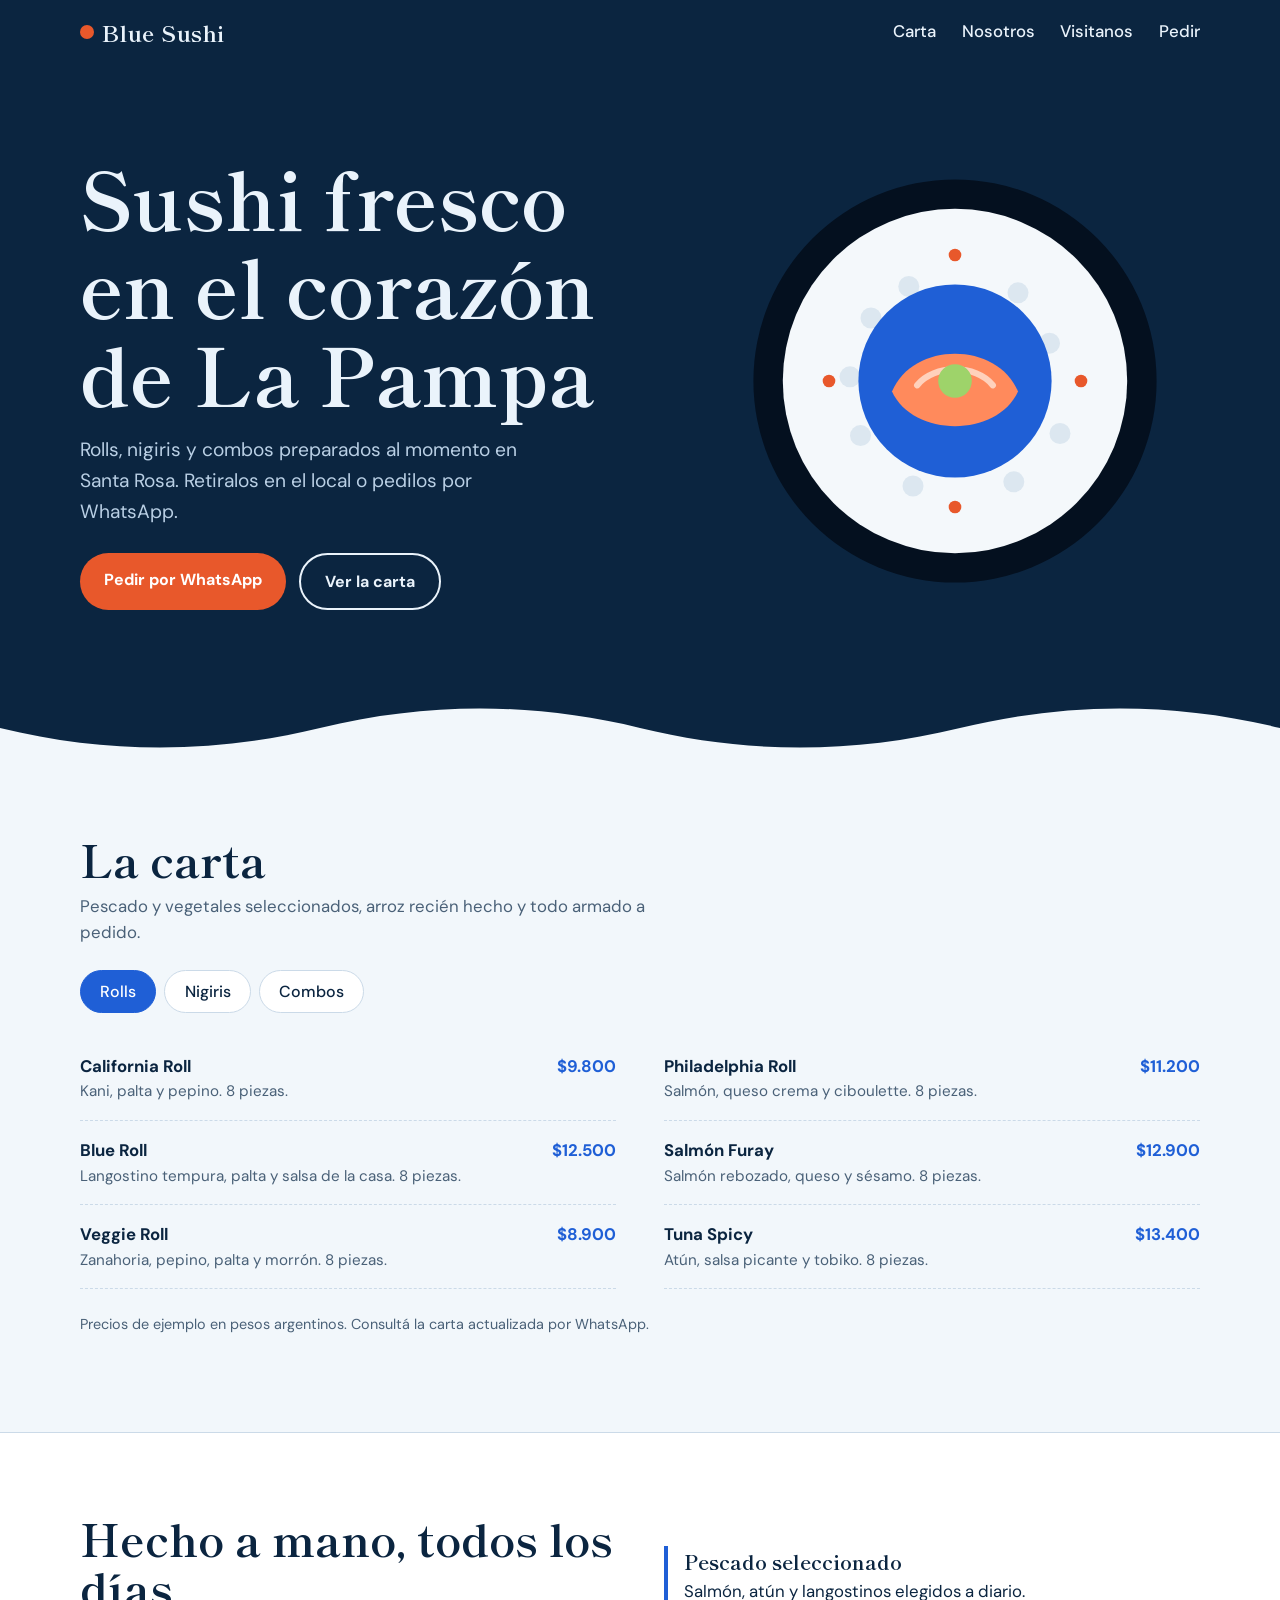
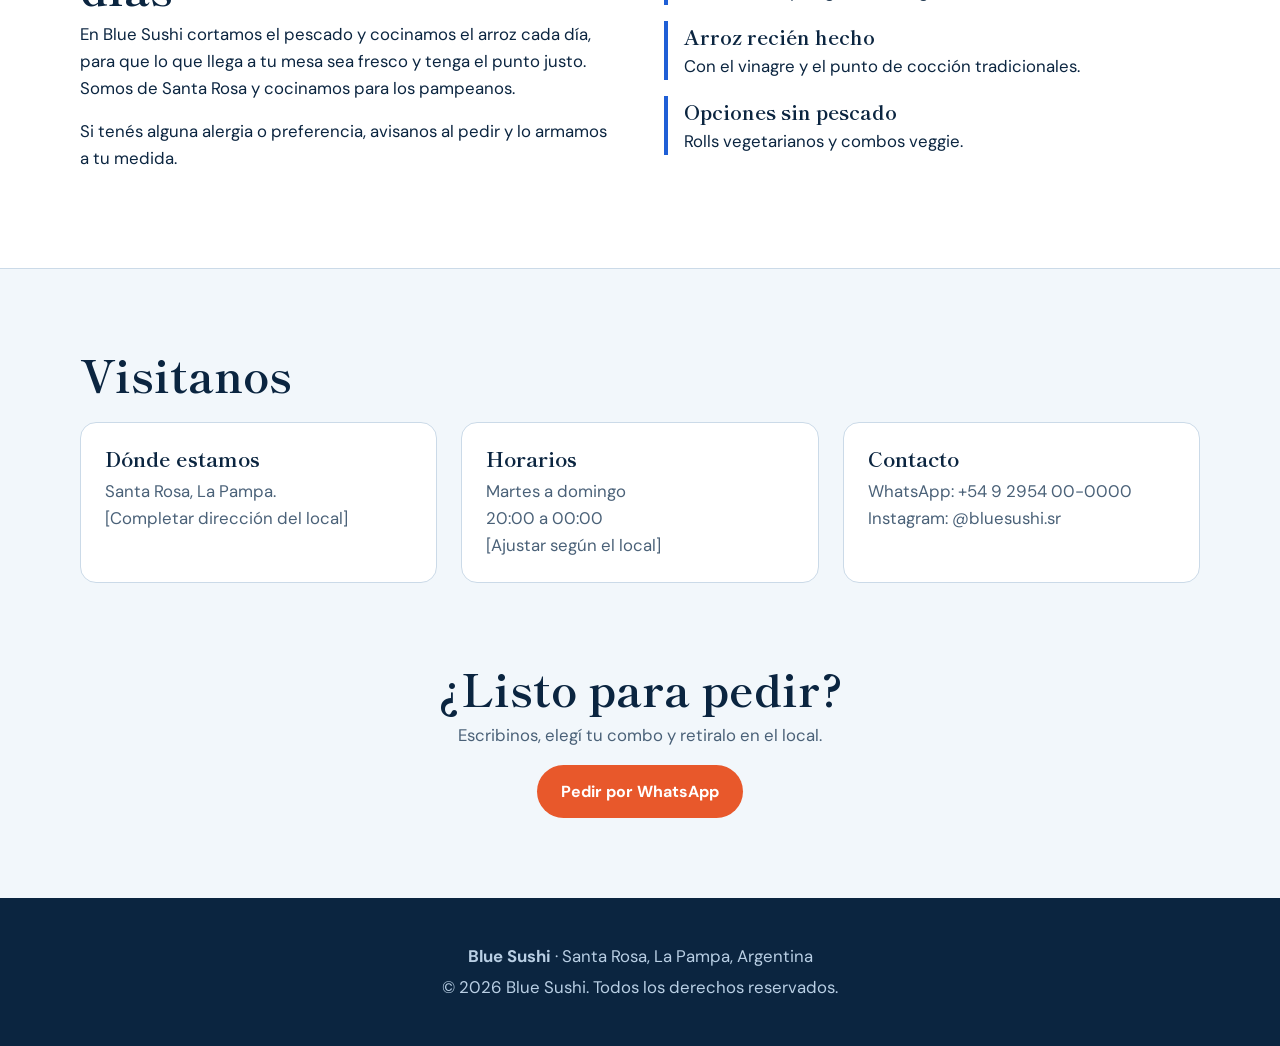
==== index.html @ f8998ad4 "cambio a index.html" ====
<!DOCTYPE html>
<html lang="es-AR">
<head>
<meta charset="utf-8">
<meta name="viewport" content="width=device-width, initial-scale=1, viewport-fit=cover">
<title>Blue Sushi · Santa Rosa, La Pampa</title>
<meta name="description" content="Sushi artesanal en Santa Rosa, La Pampa. Rolls, nigiris y combos para retirar o pedir por WhatsApp.">
<link rel="preconnect" href="https://fonts.googleapis.com">
<link rel="preconnect" href="https://fonts.gstatic.com" crossorigin>
<link href="https://fonts.googleapis.com/css2?family=Shippori+Mincho:wght@500;700&family=DM+Sans:wght@400;500;700&display=swap" rel="stylesheet">
<link rel="stylesheet" href="style.css">

</head>
<body>
<header>
  <div class="wrap bar">
    <a class="logo" href="#inicio"><i></i>Blue Sushi</a>
    <button class="burger" aria-label="Abrir menú" aria-expanded="false" aria-controls="nav"><span></span></button>
    <nav id="nav" aria-label="Principal">
      <ul>
        <li><a href="#carta">Carta</a></li>
        <li><a href="#nosotros">Nosotros</a></li>
        <li><a href="#visitanos">Visitanos</a></li>
        <li><a href="#pedir">Pedir</a></li>
      </ul>
    </nav>
  </div>
</header>

<main id="inicio">
  <div class="hero">
    <div class="wrap">
      <div>
        <h1>Sushi fresco en el corazón de La Pampa</h1>
        <p>Rolls, nigiris y combos preparados al momento en Santa Rosa. Retiralos en el local o pedilos por WhatsApp.</p>
        <div class="cta">
          <a class="btn" href="https://wa.me/5492954000000?text=Hola%20Blue%20Sushi%2C%20quiero%20hacer%20un%20pedido" target="_blank" rel="noopener">Pedir por WhatsApp</a>
          <a class="btn ghost" href="#carta">Ver la carta</a>
        </div>
      </div>
      <svg class="maki" viewBox="0 0 200 200" role="img" aria-label="Roll de sushi visto desde arriba">
        <circle cx="100" cy="100" r="96" fill="#04101F"/>
        <circle cx="100" cy="100" r="82" fill="#F4F8FB"/>
        <g fill="#DCE7F0"><circle cx="60" cy="70" r="5"/><circle cx="78" cy="55" r="5"/><circle cx="130" cy="58" r="5"/><circle cx="145" cy="82" r="5"/><circle cx="150" cy="125" r="5"/><circle cx="128" cy="148" r="5"/><circle cx="80" cy="150" r="5"/><circle cx="55" cy="126" r="5"/><circle cx="50" cy="98" r="5"/></g>
        <circle cx="100" cy="100" r="46" fill="#1F5FD6"/>
        <path d="M70 105c10-24 50-24 60 0-10 22-50 22-60 0z" fill="#FF8A5C"/>
        <path d="M82 102c8-10 28-10 36 0" stroke="#FFD1BC" stroke-width="3" fill="none" stroke-linecap="round"/>
        <circle cx="100" cy="100" r="8" fill="#9ED36A"/>
        <g fill="#E8582B"><circle cx="40" cy="100" r="3"/><circle cx="160" cy="100" r="3"/><circle cx="100" cy="40" r="3"/><circle cx="100" cy="160" r="3"/></g>
      </svg>
    </div>
    <svg class="waves" viewBox="0 0 1200 56" preserveAspectRatio="none" aria-hidden="true"><path fill="currentColor" d="M0 30c100 26 200 26 300 0s200-26 300 0 200 26 300 0 200-26 300 0v26H0z"/></svg>
  </div>

  <section id="carta">
    <div class="wrap">
      <h2>La carta</h2>
      <p class="lead">Pescado y vegetales seleccionados, arroz recién hecho y todo armado a pedido.</p>
      <div class="tabs" role="tablist" aria-label="Categorías">
        <button role="tab" aria-selected="true" data-t="rolls">Rolls</button>
        <button role="tab" aria-selected="false" data-t="nigiri">Nigiris</button>
        <button role="tab" aria-selected="false" data-t="combos">Combos</button>
      </div>
      <div class="menu show" id="rolls">
        <div class="item"><div>California Roll <span>$9.800</span></div><small>Kani, palta y pepino. 8 piezas.</small></div>
        <div class="item"><div>Philadelphia Roll <span>$11.200</span></div><small>Salmón, queso crema y ciboulette. 8 piezas.</small></div>
        <div class="item"><div>Blue Roll <span>$12.500</span></div><small>Langostino tempura, palta y salsa de la casa. 8 piezas.</small></div>
        <div class="item"><div>Salmón Furay <span>$12.900</span></div><small>Salmón rebozado, queso y sésamo. 8 piezas.</small></div>
        <div class="item"><div>Veggie Roll <span>$8.900</span></div><small>Zanahoria, pepino, palta y morrón. 8 piezas.</small></div>
        <div class="item"><div>Tuna Spicy <span>$13.400</span></div><small>Atún, salsa picante y tobiko. 8 piezas.</small></div>
      </div>
      <div class="menu" id="nigiri">
        <div class="item"><div>Nigiri de salmón <span>$6.500</span></div><small>4 piezas.</small></div>
        <div class="item"><div>Nigiri de atún <span>$7.200</span></div><small>4 piezas.</small></div>
        <div class="item"><div>Nigiri de langostino <span>$6.900</span></div><small>4 piezas.</small></div>
        <div class="item"><div>Sashimi de salmón <span>$9.500</span></div><small>8 cortes.</small></div>
      </div>
      <div class="menu" id="combos">
        <div class="item"><div>Combo para 1 <span>$16.900</span></div><small>12 piezas surtidas: rolls y nigiris.</small></div>
        <div class="item"><div>Combo para 2 <span>$31.500</span></div><small>24 piezas surtidas con salsa de soja y wasabi.</small></div>
        <div class="item"><div>Combo Blue <span>$46.000</span></div><small>40 piezas: nuestros rolls más pedidos. Ideal para compartir.</small></div>
        <div class="item"><div>Combo veggie <span>$14.500</span></div><small>16 piezas sin pescado.</small></div>
      </div>
      <p class="note">Precios de ejemplo en pesos argentinos. Consultá la carta actualizada por WhatsApp.</p>
    </div>
  </section>

  <section id="nosotros" class="about">
    <div class="wrap">
      <div>
        <h2>Hecho a mano, todos los días</h2>
        <p>En Blue Sushi cortamos el pescado y cocinamos el arroz cada día, para que lo que llega a tu mesa sea fresco y tenga el punto justo. Somos de Santa Rosa y cocinamos para los pampeanos.</p>
        <p>Si tenés alguna alergia o preferencia, avisanos al pedir y lo armamos a tu medida.</p>
      </div>
      <div class="facts">
        <div><b>Pescado seleccionado</b>Salmón, atún y langostinos elegidos a diario.</div>
        <div><b>Arroz recién hecho</b>Con el vinagre y el punto de cocción tradicionales.</div>
        <div><b>Opciones sin pescado</b>Rolls vegetarianos y combos veggie.</div>
      </div>
    </div>
  </section>

  <section id="visitanos">
    <div class="wrap">
      <h2>Visitanos</h2>
      <div class="info">
        <article><h3>Dónde estamos</h3><p>Santa Rosa, La Pampa.<br>[Completar dirección del local]</p></article>
        <article><h3>Horarios</h3><p>Martes a domingo<br>20:00 a 00:00<br>[Ajustar según el local]</p></article>
        <article><h3>Contacto</h3><p>WhatsApp: +54 9 2954 00-0000<br>Instagram: @bluesushi.sr</p></article>
      </div>
    </div>
  </section>

  <section id="pedir" style="padding-top:0">
    <div class="wrap" style="text-align:center">
      <h2>¿Listo para pedir?</h2>
      <p class="lead" style="margin-inline:auto">Escribinos, elegí tu combo y retiralo en el local.</p>
      <a class="btn" href="https://wa.me/5492954000000?text=Hola%20Blue%20Sushi%2C%20quiero%20hacer%20un%20pedido" target="_blank" rel="noopener">Pedir por WhatsApp</a>
    </div>
  </section>
</main>

<footer>
  <div class="wrap">
    <p><strong>Blue Sushi</strong> · Santa Rosa, La Pampa, Argentina</p>
    <p>© 2026 Blue Sushi. Todos los derechos reservados.</p>
  </div>
</footer>

<script src="script.js"> </script>
</body>

</html>
---- style.css ----
:root{
  --bg:#F2F7FB; --surface:#FFFFFF; --ink:#0B2540; --muted:#4A6178; --line:#CBDAE8;
  --blue:#1F5FD6; --deep:#0B2540; --on-deep:#EAF3FB; --tobiko:#E8582B;
  --serif:"Shippori Mincho","Hiragino Mincho ProN","Noto Serif JP",Georgia,serif;
  --sans:"DM Sans",system-ui,-apple-system,"Segoe UI",Roboto,sans-serif;
  box-sizing:border-box; padding-top:env(safe-area-inset-top,0px); padding-bottom:env(safe-area-inset-bottom,0px);
  color-scheme:light;
}
@media (prefers-color-scheme: dark){
  :root:not([data-theme="light"]){--bg:#07182C;--surface:#0E2744;--ink:#EAF3FB;--muted:#9DB4CB;--line:#1D3C5F;--blue:#6FA0FF;--deep:#041224;--tobiko:#FF7A4D;color-scheme:dark}
}
:root[data-theme="dark"]{--bg:#07182C;--surface:#0E2744;--ink:#EAF3FB;--muted:#9DB4CB;--line:#1D3C5F;--blue:#6FA0FF;--deep:#041224;--tobiko:#FF7A4D;color-scheme:dark}
*,*::before,*::after{box-sizing:inherit}
html{scroll-behavior:smooth;scroll-padding-top:calc(env(safe-area-inset-top,0px) + 72px)}
body{margin:0;background:var(--bg);color:var(--ink);font:400 1.05rem/1.6 var(--sans);-webkit-text-size-adjust:100%}
img,svg{max-width:100%}
a{color:inherit}
:focus-visible{outline:3px solid var(--tobiko);outline-offset:3px;border-radius:4px}
.wrap{width:min(1120px,100% - 2.5rem);margin-inline:auto}
h1,h2,h3{font-family:var(--serif);line-height:1.1;margin:0}
h2{font-size:clamp(1.9rem,4.5vw,2.8rem);margin-bottom:.6rem}
p{margin:0 0 1rem}

/* header */
body::before{content:"";position:fixed;inset:0 0 auto;height:env(safe-area-inset-top,0px);background:var(--deep);z-index:30}
header{position:sticky;top:env(safe-area-inset-top,0px);z-index:20;background:var(--deep);color:var(--on-deep)}
.bar{display:flex;align-items:center;justify-content:space-between;height:64px}
.logo{font:700 1.4rem var(--serif);text-decoration:none;letter-spacing:.02em;display:flex;align-items:center;gap:.5rem}
.logo i{width:14px;height:14px;border-radius:50%;background:var(--tobiko);display:inline-block}
nav ul{display:flex;gap:1.6rem;list-style:none;margin:0;padding:0}
nav a{text-decoration:none;font-weight:500;padding:.4rem 0;border-bottom:2px solid transparent}
nav a:hover{border-color:var(--tobiko)}
.btn{display:inline-block;background:var(--tobiko);color:#fff;font-weight:700;text-decoration:none;padding:.85rem 1.5rem;border-radius:999px;border:0;cursor:pointer;font-size:1rem}
.btn:hover{filter:brightness(1.08)}
.btn.ghost{background:transparent;border:2px solid currentColor;color:inherit}
.burger{display:none;background:none;border:0;color:inherit;width:44px;height:44px;cursor:pointer}
.burger span,.burger span::before,.burger span::after{display:block;width:24px;height:2px;background:currentColor;position:relative;margin:auto;content:""}
.burger span::before{position:absolute;top:-7px}.burger span::after{position:absolute;top:7px}
@media (max-width:760px){
  .burger{display:block}
  nav{position:absolute;inset:64px 0 auto;background:var(--deep);display:none;padding:0 1.25rem 1.25rem}
  nav.open{display:block}
  nav ul{flex-direction:column;gap:.4rem}
  nav a{display:block;padding:.7rem 0;font-size:1.15rem}
}

/* hero */
.hero{background:var(--deep);color:var(--on-deep);overflow:hidden;position:relative}
.hero .wrap{display:grid;grid-template-columns:1.1fr .9fr;gap:2rem;align-items:center;padding-block:clamp(2.5rem,7vw,5.5rem)}
.hero h1{font-size:clamp(2.6rem,7vw,5rem);margin-bottom:1.2rem}
.hero p{font-size:1.2rem;color:#B9CFE4;max-width:34ch}
.cta{display:flex;flex-wrap:wrap;gap:.8rem;margin-top:1.6rem}
.maki{width:min(100%,420px);justify-self:center;animation:spin 40s linear infinite}
@keyframes spin{to{transform:rotate(360deg)}}
.waves{display:block;width:100%;height:56px;color:var(--bg)}
@media (max-width:820px){.hero .wrap{grid-template-columns:1fr}.maki{width:min(70%,300px);order:-1}}
@media (prefers-reduced-motion:reduce){.maki{animation:none}html{scroll-behavior:auto}}

/* secciones */
section{padding-block:clamp(2.5rem,7vw,5rem)}
.lead{color:var(--muted);max-width:52ch}
.tabs{display:flex;gap:.5rem;flex-wrap:wrap;margin:1.5rem 0}
.tabs button{font:500 1rem var(--sans);padding:.6rem 1.2rem;border-radius:999px;border:1.5px solid var(--line);background:var(--surface);color:var(--ink);cursor:pointer}
.tabs button[aria-selected="true"]{background:var(--blue);border-color:var(--blue);color:#fff}
.menu{display:none;grid-template-columns:repeat(2,1fr);gap:0 3rem}
.menu.show{display:grid}
.item{padding:1rem 0;border-bottom:1px dashed var(--line)}
.item div{display:flex;justify-content:space-between;gap:1rem;font-weight:700}
.item span{color:var(--blue);white-space:nowrap}
.item small{display:block;color:var(--muted);font-size:.95rem}
@media (max-width:720px){.menu.show{grid-template-columns:1fr}}
.note{font-size:.9rem;color:var(--muted);margin-top:1.5rem}

.about{background:var(--surface);border-block:1px solid var(--line)}
.about .wrap{display:grid;grid-template-columns:1fr 1fr;gap:3rem;align-items:center}
.facts{display:grid;gap:1rem}
.facts div{border-left:4px solid var(--blue);padding-left:1rem}
.facts b{display:block;font-family:var(--serif);font-size:1.25rem}
@media (max-width:760px){.about .wrap{grid-template-columns:1fr;gap:1.5rem}}

.info{display:grid;grid-template-columns:repeat(auto-fit,minmax(250px,1fr));gap:1.5rem;margin-top:1.5rem}
.info article{background:var(--surface);border:1px solid var(--line);border-radius:16px;padding:1.5rem}
.info h3{font-size:1.3rem;margin-bottom:.5rem}
.info p{color:var(--muted);margin:0}
footer{background:var(--deep);color:var(--on-deep);text-align:center;padding:2.5rem 0}
footer p{margin:.3rem 0;color:#B9CFE4}
.fab{position:fixed;right:1rem;bottom:calc(1rem + env(safe-area-inset-bottom,0px));z-index:25;box-shadow:0 6px 20px rgba(0,0,0,.3)}
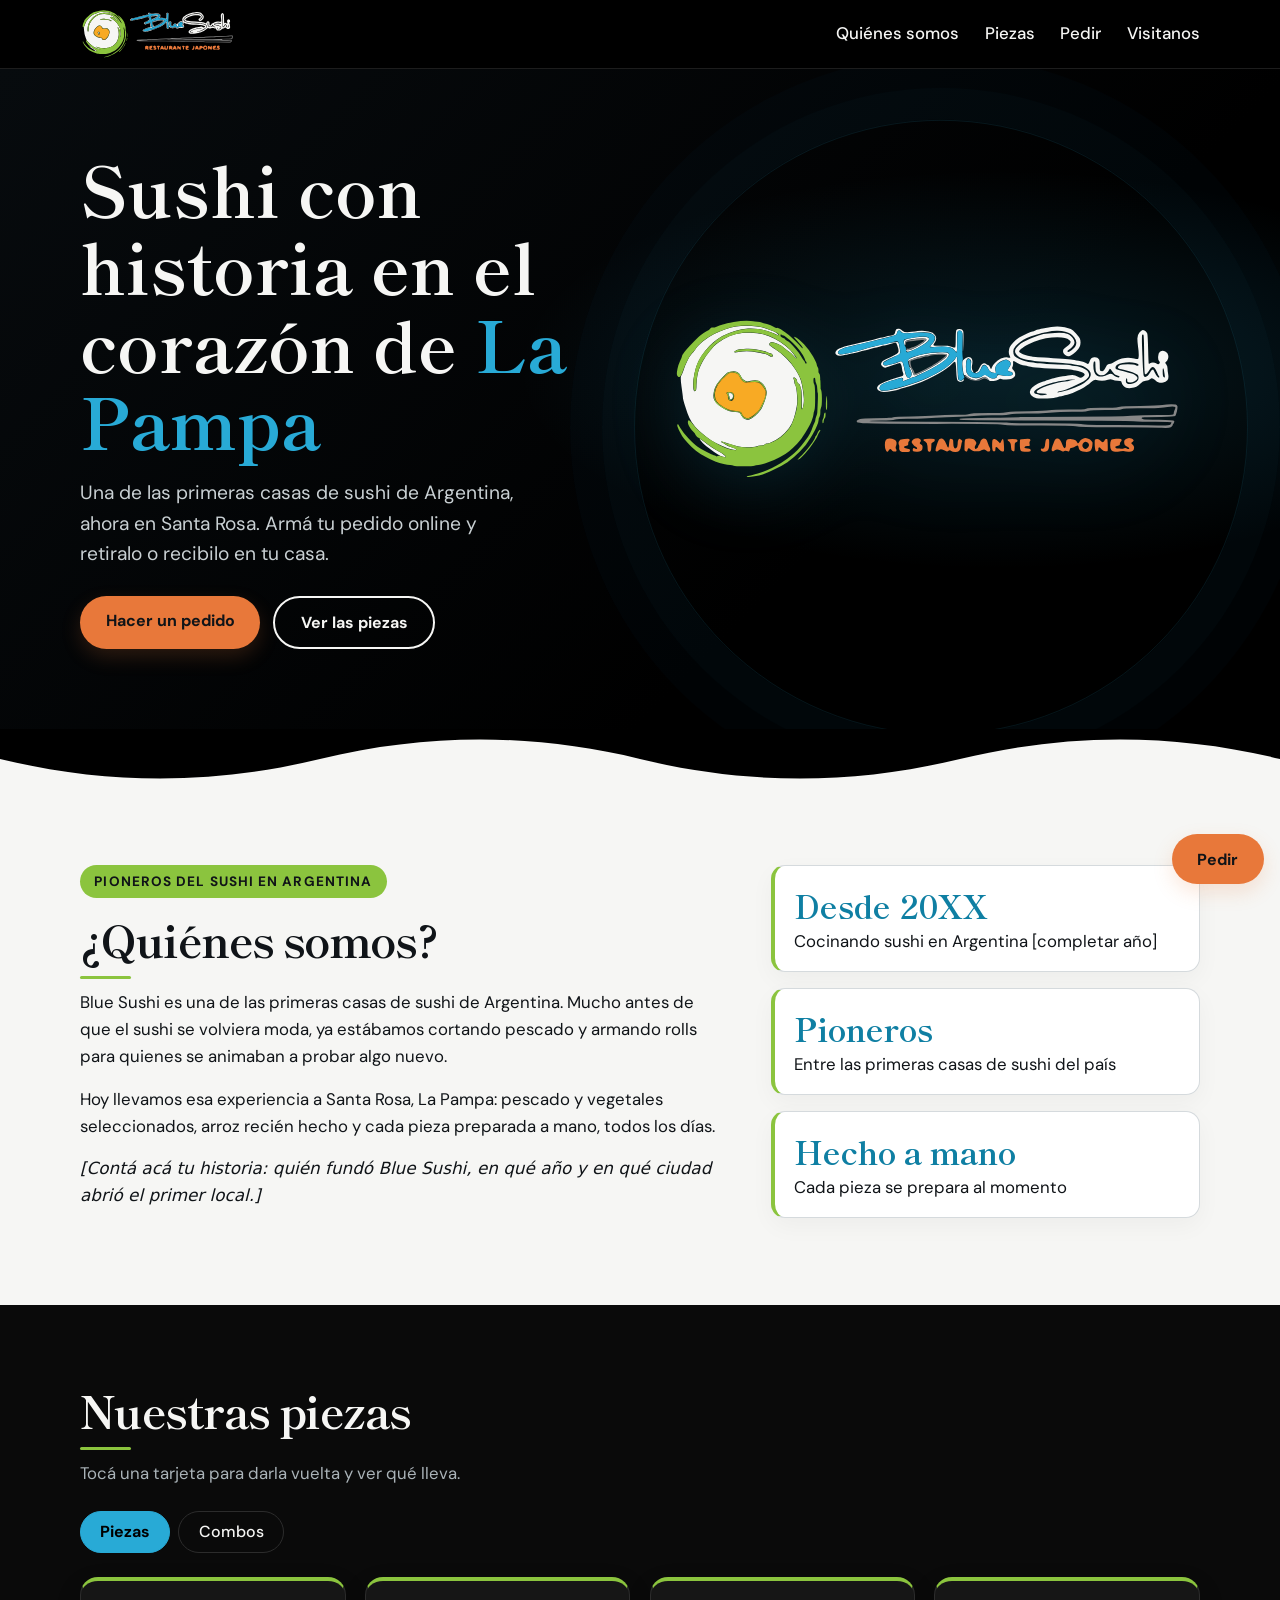
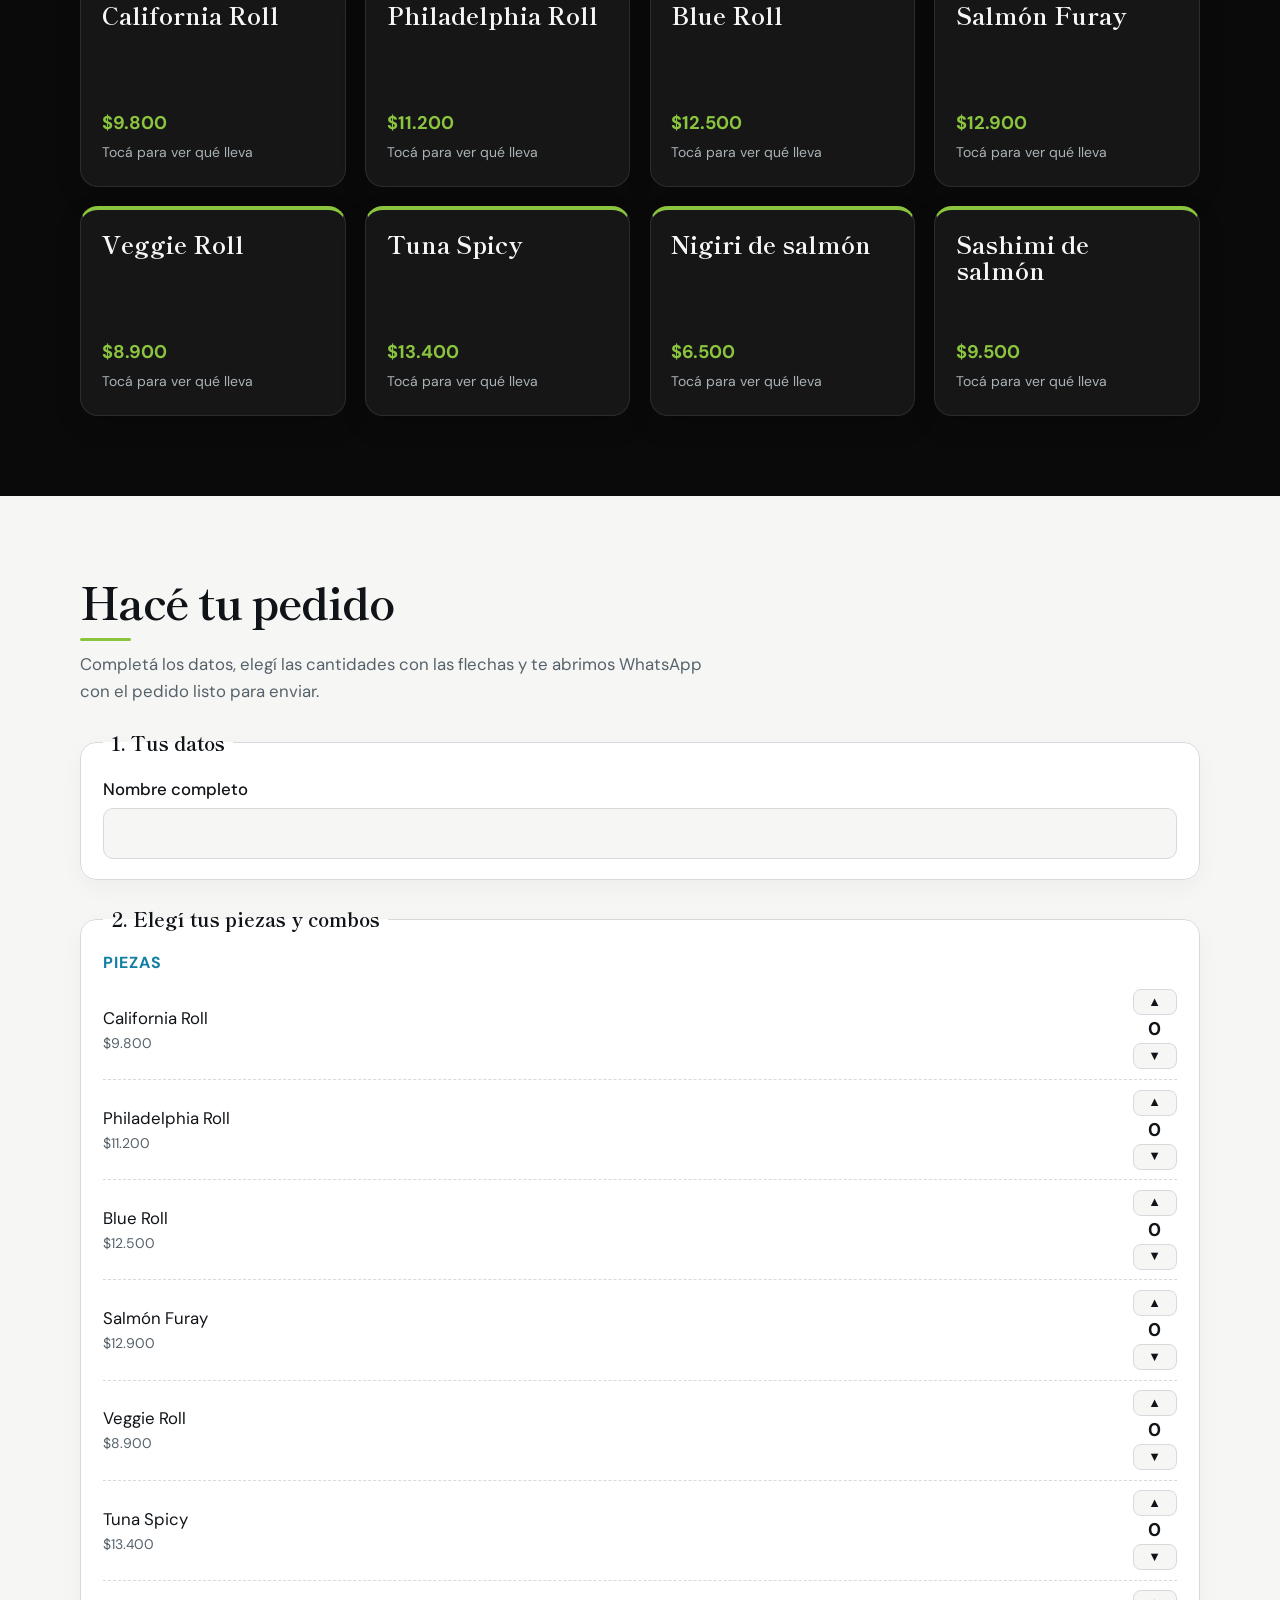
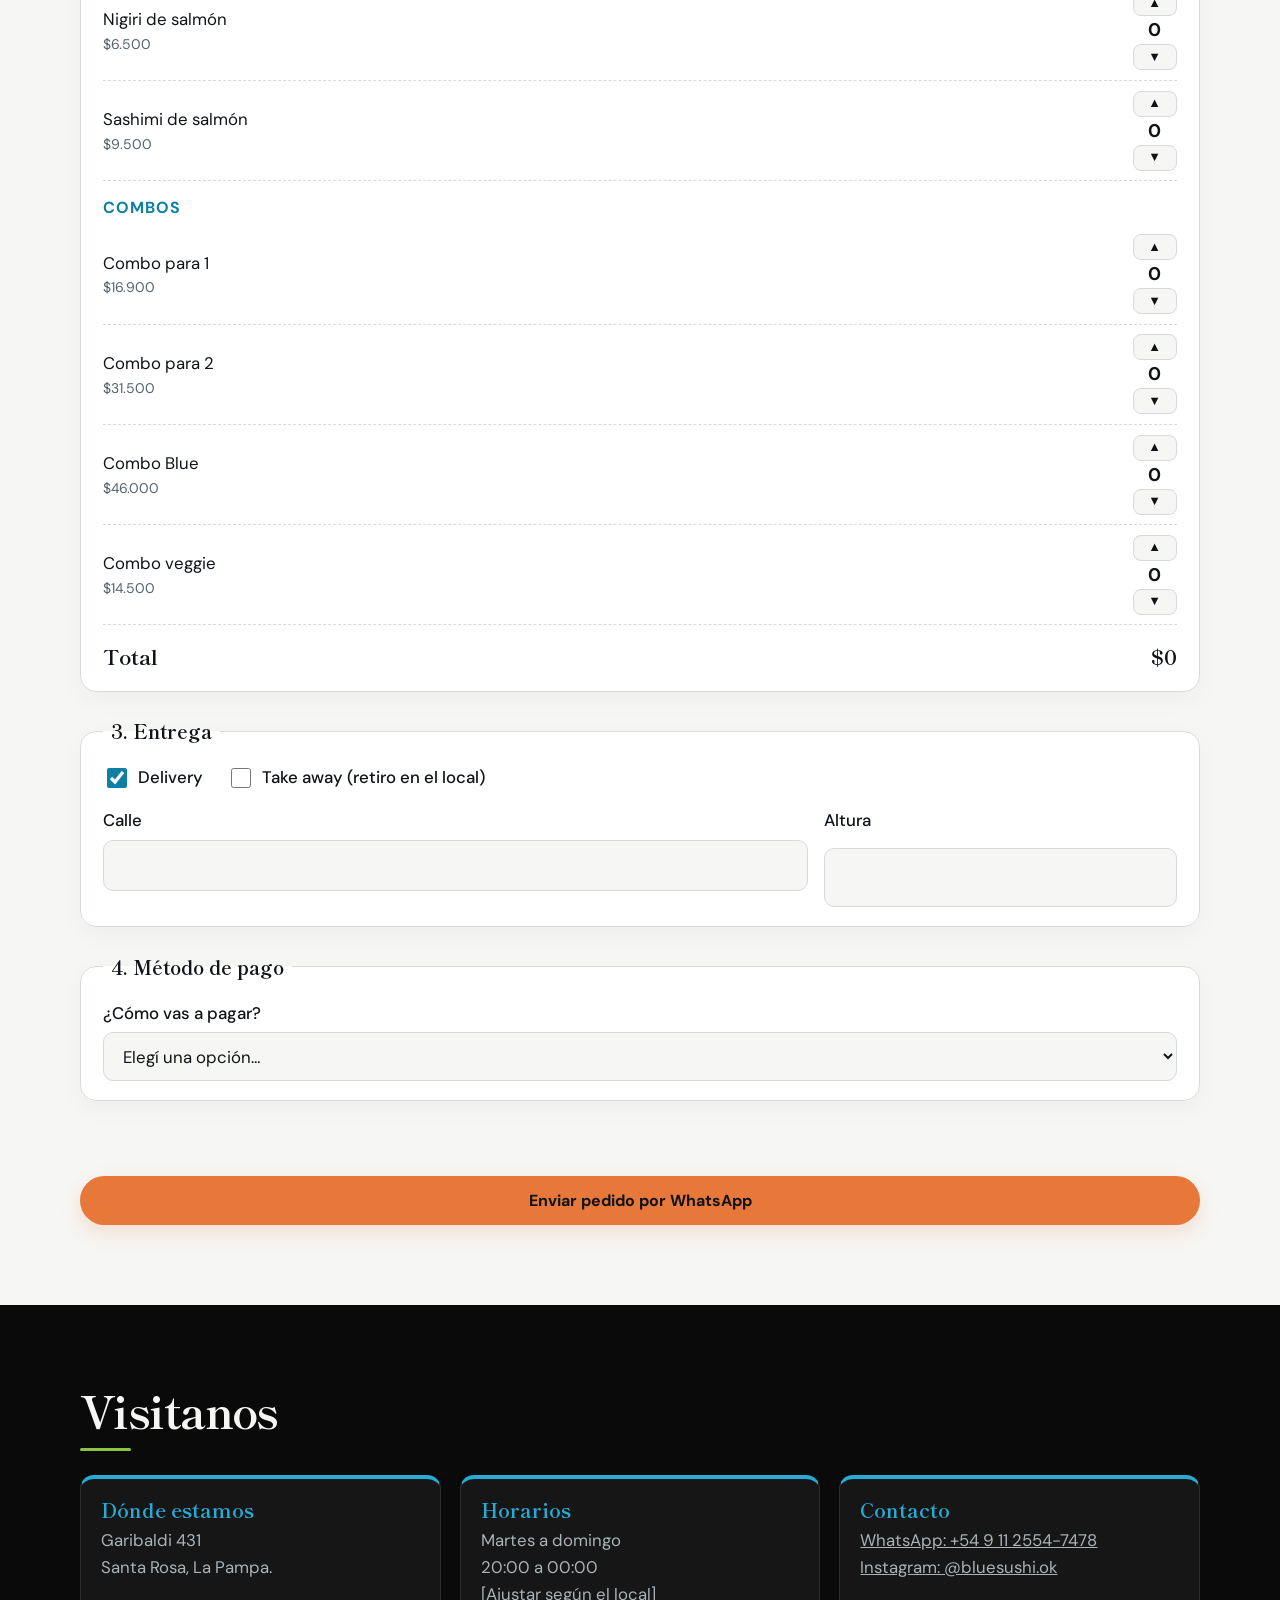
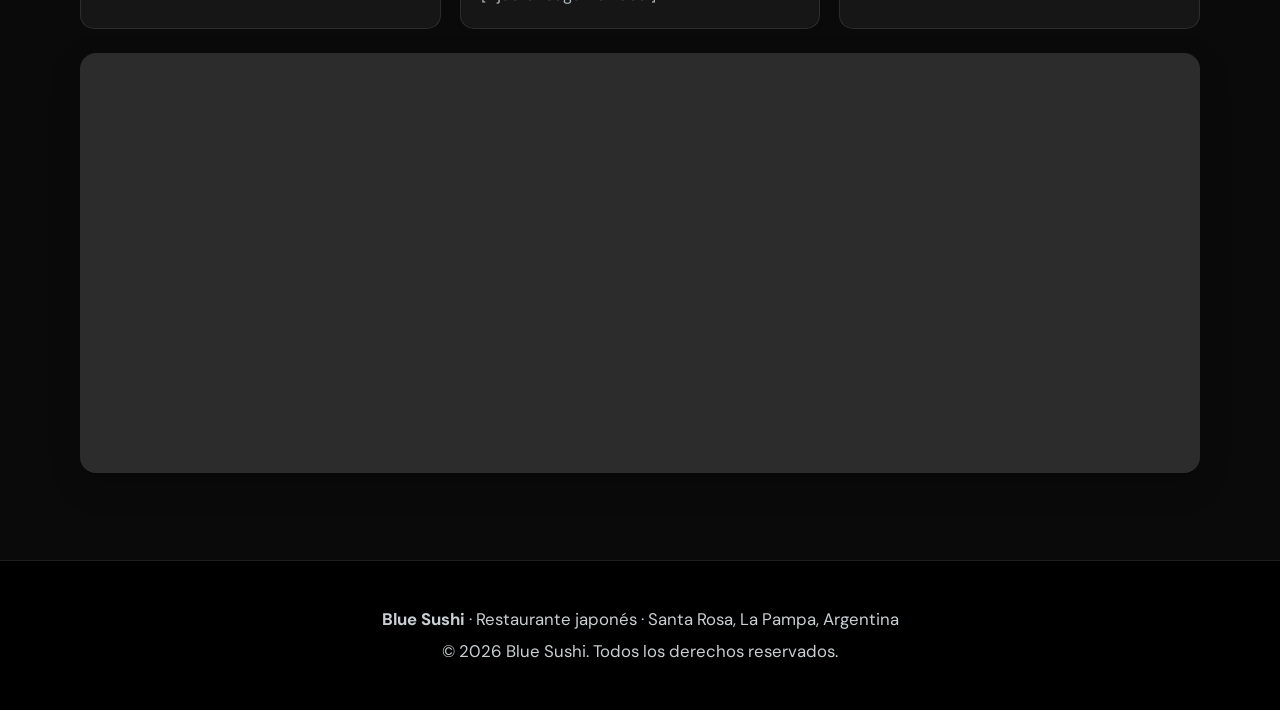
==== commit cffb06e1: "Agreado hasta el google maps" ====
--- a/index.html
+++ b/index.html
@@ -2,26 +2,28 @@
 <html lang="es-AR">
 <head>
 <meta charset="utf-8">
+<meta name="theme-color" content="#000000">
 <meta name="viewport" content="width=device-width, initial-scale=1, viewport-fit=cover">
-<title>Blue Sushi · Santa Rosa, La Pampa</title>
-<meta name="description" content="Sushi artesanal en Santa Rosa, La Pampa. Rolls, nigiris y combos para retirar o pedir por WhatsApp.">
+<title>Blue Sushi · Restaurante japonés en Santa Rosa, La Pampa</title>
+<meta name="description" content="Blue Sushi, una de las primeras casas de sushi de Argentina. Santa Rosa, La Pampa. Pedí por WhatsApp.">
+<link rel="icon" href="img/logo.png">
 <link rel="preconnect" href="https://fonts.googleapis.com">
 <link rel="preconnect" href="https://fonts.gstatic.com" crossorigin>
 <link href="https://fonts.googleapis.com/css2?family=Shippori+Mincho:wght@500;700&family=DM+Sans:wght@400;500;700&display=swap" rel="stylesheet">
 <link rel="stylesheet" href="style.css">
-
 </head>
 <body>
+
 <header>
   <div class="wrap bar">
-    <a class="logo" href="#inicio"><i></i>Blue Sushi</a>
+    <a class="logo" href="#inicio" aria-label="Blue Sushi, inicio"><img src="img/logo.svg" alt="Blue Sushi · Restaurante japonés"></a>
     <button class="burger" aria-label="Abrir menú" aria-expanded="false" aria-controls="nav"><span></span></button>
     <nav id="nav" aria-label="Principal">
       <ul>
-        <li><a href="#carta">Carta</a></li>
-        <li><a href="#nosotros">Nosotros</a></li>
+        <li><a href="#nosotros">Quiénes somos</a></li>
+        <li><a href="#piezas">Piezas</a></li>
+        <li><a href="#pedir">Pedir</a></li>
         <li><a href="#visitanos">Visitanos</a></li>
-        <li><a href="#pedir">Pedir</a></li>
       </ul>
     </nav>
   </div>
@@ -31,103 +33,131 @@
   <div class="hero">
     <div class="wrap">
       <div>
-        <h1>Sushi fresco en el corazón de La Pampa</h1>
-        <p>Rolls, nigiris y combos preparados al momento en Santa Rosa. Retiralos en el local o pedilos por WhatsApp.</p>
+        <h1>Sushi con historia en el corazón de <em>La Pampa</em></h1>
+        <p>Una de las primeras casas de sushi de Argentina, ahora en Santa Rosa. Armá tu pedido online y retiralo o recibilo en tu casa.</p>
         <div class="cta">
-          <a class="btn" href="https://wa.me/5492954000000?text=Hola%20Blue%20Sushi%2C%20quiero%20hacer%20un%20pedido" target="_blank" rel="noopener">Pedir por WhatsApp</a>
-          <a class="btn ghost" href="#carta">Ver la carta</a>
+          <a class="btn" href="#pedir">Hacer un pedido</a>
+          <a class="btn ghost" href="#piezas">Ver las piezas</a>
         </div>
       </div>
-      <svg class="maki" viewBox="0 0 200 200" role="img" aria-label="Roll de sushi visto desde arriba">
-        <circle cx="100" cy="100" r="96" fill="#04101F"/>
-        <circle cx="100" cy="100" r="82" fill="#F4F8FB"/>
-        <g fill="#DCE7F0"><circle cx="60" cy="70" r="5"/><circle cx="78" cy="55" r="5"/><circle cx="130" cy="58" r="5"/><circle cx="145" cy="82" r="5"/><circle cx="150" cy="125" r="5"/><circle cx="128" cy="148" r="5"/><circle cx="80" cy="150" r="5"/><circle cx="55" cy="126" r="5"/><circle cx="50" cy="98" r="5"/></g>
-        <circle cx="100" cy="100" r="46" fill="#1F5FD6"/>
-        <path d="M70 105c10-24 50-24 60 0-10 22-50 22-60 0z" fill="#FF8A5C"/>
-        <path d="M82 102c8-10 28-10 36 0" stroke="#FFD1BC" stroke-width="3" fill="none" stroke-linecap="round"/>
-        <circle cx="100" cy="100" r="8" fill="#9ED36A"/>
-        <g fill="#E8582B"><circle cx="40" cy="100" r="3"/><circle cx="160" cy="100" r="3"/><circle cx="100" cy="40" r="3"/><circle cx="100" cy="160" r="3"/></g>
-      </svg>
+      <img src="img/logo.svg" alt="Logo de Blue Sushi">
     </div>
     <svg class="waves" viewBox="0 0 1200 56" preserveAspectRatio="none" aria-hidden="true"><path fill="currentColor" d="M0 30c100 26 200 26 300 0s200-26 300 0 200 26 300 0 200-26 300 0v26H0z"/></svg>
   </div>
 
-  <section id="carta">
-    <div class="wrap">
-      <h2>La carta</h2>
-      <p class="lead">Pescado y vegetales seleccionados, arroz recién hecho y todo armado a pedido.</p>
-      <div class="tabs" role="tablist" aria-label="Categorías">
-        <button role="tab" aria-selected="true" data-t="rolls">Rolls</button>
-        <button role="tab" aria-selected="false" data-t="nigiri">Nigiris</button>
-        <button role="tab" aria-selected="false" data-t="combos">Combos</button>
-      </div>
-      <div class="menu show" id="rolls">
-        <div class="item"><div>California Roll <span>$9.800</span></div><small>Kani, palta y pepino. 8 piezas.</small></div>
-        <div class="item"><div>Philadelphia Roll <span>$11.200</span></div><small>Salmón, queso crema y ciboulette. 8 piezas.</small></div>
-        <div class="item"><div>Blue Roll <span>$12.500</span></div><small>Langostino tempura, palta y salsa de la casa. 8 piezas.</small></div>
-        <div class="item"><div>Salmón Furay <span>$12.900</span></div><small>Salmón rebozado, queso y sésamo. 8 piezas.</small></div>
-        <div class="item"><div>Veggie Roll <span>$8.900</span></div><small>Zanahoria, pepino, palta y morrón. 8 piezas.</small></div>
-        <div class="item"><div>Tuna Spicy <span>$13.400</span></div><small>Atún, salsa picante y tobiko. 8 piezas.</small></div>
-      </div>
-      <div class="menu" id="nigiri">
-        <div class="item"><div>Nigiri de salmón <span>$6.500</span></div><small>4 piezas.</small></div>
-        <div class="item"><div>Nigiri de atún <span>$7.200</span></div><small>4 piezas.</small></div>
-        <div class="item"><div>Nigiri de langostino <span>$6.900</span></div><small>4 piezas.</small></div>
-        <div class="item"><div>Sashimi de salmón <span>$9.500</span></div><small>8 cortes.</small></div>
-      </div>
-      <div class="menu" id="combos">
-        <div class="item"><div>Combo para 1 <span>$16.900</span></div><small>12 piezas surtidas: rolls y nigiris.</small></div>
-        <div class="item"><div>Combo para 2 <span>$31.500</span></div><small>24 piezas surtidas con salsa de soja y wasabi.</small></div>
-        <div class="item"><div>Combo Blue <span>$46.000</span></div><small>40 piezas: nuestros rolls más pedidos. Ideal para compartir.</small></div>
-        <div class="item"><div>Combo veggie <span>$14.500</span></div><small>16 piezas sin pescado.</small></div>
-      </div>
-      <p class="note">Precios de ejemplo en pesos argentinos. Consultá la carta actualizada por WhatsApp.</p>
-    </div>
-  </section>
-
-  <section id="nosotros" class="about">
+  <!-- ================= QUIÉNES SOMOS ================= -->
+  <section id="nosotros" class="about theme-light">
     <div class="wrap">
       <div>
-        <h2>Hecho a mano, todos los días</h2>
-        <p>En Blue Sushi cortamos el pescado y cocinamos el arroz cada día, para que lo que llega a tu mesa sea fresco y tenga el punto justo. Somos de Santa Rosa y cocinamos para los pampeanos.</p>
-        <p>Si tenés alguna alergia o preferencia, avisanos al pedir y lo armamos a tu medida.</p>
+        <span class="badge">Pioneros del sushi en Argentina</span>
+        <h2>¿Quiénes somos?</h2>
+        <p>Blue Sushi es una de las primeras casas de sushi de Argentina. Mucho antes de que el sushi se volviera moda, ya estábamos cortando pescado y armando rolls para quienes se animaban a probar algo nuevo.</p>
+        <p>Hoy llevamos esa experiencia a Santa Rosa, La Pampa: pescado y vegetales seleccionados, arroz recién hecho y cada pieza preparada a mano, todos los días.</p>
+        <p><em>[Contá acá tu historia: quién fundó Blue Sushi, en qué año y en qué ciudad abrió el primer local.]</em></p>
       </div>
-      <div class="facts">
-        <div><b>Pescado seleccionado</b>Salmón, atún y langostinos elegidos a diario.</div>
-        <div><b>Arroz recién hecho</b>Con el vinagre y el punto de cocción tradicionales.</div>
-        <div><b>Opciones sin pescado</b>Rolls vegetarianos y combos veggie.</div>
+      <div class="stats">
+        <div><b>Desde 20XX</b>Cocinando sushi en Argentina [completar año]</div>
+        <div><b>Pioneros</b>Entre las primeras casas de sushi del país</div>
+        <div><b>Hecho a mano</b>Cada pieza se prepara al momento</div>
       </div>
     </div>
   </section>
 
-  <section id="visitanos">
+  <!-- ================= PIEZAS ================= -->
+  <section id="piezas" class="theme-dark">
+    <div class="wrap">
+      <h2>Nuestras piezas</h2>
+      <p class="lead">Tocá una tarjeta para darla vuelta y ver qué lleva.</p>
+      <div class="tabs" role="tablist" aria-label="Categorías">
+        <button role="tab" aria-selected="true" data-cat="pieza">Piezas</button>
+        <button role="tab" aria-selected="false" data-cat="combo">Combos</button>
+      </div>
+      <div class="cards" id="cards"></div>
+    </div>
+  </section>
+
+  <!-- ================= PEDIR ================= -->
+  <section id="pedir" class="order theme-light">
+    <div class="wrap">
+      <h2>Hacé tu pedido</h2>
+      <p class="lead">Completá los datos, elegí las cantidades con las flechas y te abrimos WhatsApp con el pedido listo para enviar.</p>
+
+      <form id="form" novalidate>
+        <fieldset>
+          <legend>1. Tus datos</legend>
+          <div class="field">
+            <label for="nombre">Nombre completo</label>
+            <input type="text" id="nombre" autocomplete="name" required>
+          </div>
+        </fieldset>
+
+        <fieldset>
+          <legend>2. Elegí tus piezas y combos</legend>
+          <div id="items"></div>
+          <div class="total"><span>Total</span><span id="total">$0</span></div>
+        </fieldset>
+
+        <fieldset>
+          <legend>3. Entrega</legend>
+          <div class="field">
+            <div class="checks">
+              <label><input type="checkbox" id="delivery" checked> Delivery</label>
+              <label><input type="checkbox" id="takeaway"> Take away (retiro en el local)</label>
+            </div>
+          </div>
+          <div id="direccion">
+            <div class="row2">
+              <div class="field"><label for="calle">Calle</label><input type="text" id="calle" autocomplete="address-line1"></div>
+              <div class="field"><label for="altura">Altura</label><input type="text" id="altura" inputmode="numeric"></div>
+            </div>
+          </div>
+        </fieldset>
+
+        <fieldset>
+          <legend>4. Método de pago</legend>
+          <div class="field">
+            <label for="pago">¿Cómo vas a pagar?</label>
+            <select id="pago">
+              <option value="">Elegí una opción…</option>
+              <option>Efectivo</option>
+              <option>Tarjeta de débito</option>
+              <option>Tarjeta de crédito</option>
+              <option>Billetera virtual</option>
+            </select>
+          </div>
+        </fieldset>
+
+        <p class="err" id="error" role="alert"></p>
+        <button class="btn" type="submit">Enviar pedido por WhatsApp</button>
+      </form>
+    </div>
+  </section>
+
+  <!-- ================= VISITANOS ================= -->
+  <section id="visitanos" class="theme-dark">
     <div class="wrap">
       <h2>Visitanos</h2>
       <div class="info">
-        <article><h3>Dónde estamos</h3><p>Santa Rosa, La Pampa.<br>[Completar dirección del local]</p></article>
+        <article><h3>Dónde estamos</h3><p>Garibaldi 431<br>Santa Rosa, La Pampa.</p></article>
         <article><h3>Horarios</h3><p>Martes a domingo<br>20:00 a 00:00<br>[Ajustar según el local]</p></article>
-        <article><h3>Contacto</h3><p>WhatsApp: +54 9 2954 00-0000<br>Instagram: @bluesushi.sr</p></article>
+        <article><h3>Contacto</h3><p><a href="https://wa.me/5491125547478" target="_blank" rel="noopener noreferrer">WhatsApp: +54 9 11 2554-7478</a><br><a href="https://www.instagram.com/bluesushi.ok/" target="_blank" rel="noopener noreferrer">Instagram: @bluesushi.ok</a></p></article>
       </div>
-    </div>
-  </section>
-
-  <section id="pedir" style="padding-top:0">
-    <div class="wrap" style="text-align:center">
-      <h2>¿Listo para pedir?</h2>
-      <p class="lead" style="margin-inline:auto">Escribinos, elegí tu combo y retiralo en el local.</p>
-      <a class="btn" href="https://wa.me/5492954000000?text=Hola%20Blue%20Sushi%2C%20quiero%20hacer%20un%20pedido" target="_blank" rel="noopener">Pedir por WhatsApp</a>
+      <!-- Para cambiar el lugar: en Google Maps buscá tu local > Compartir > Insertar un mapa > copiá el link que está en src="..." y pegalo abajo. -->
+      <iframe class="map" title="Mapa de Blue Sushi en Santa Rosa, La Pampa" loading="lazy" referrerpolicy="no-referrer-when-downgrade"
+        src="https://www.google.com/maps?q=Garibaldi+431,+Santa+Rosa,+La+Pampa,+Argentina&output=embed"></iframe>
     </div>
   </section>
 </main>
 
 <footer>
   <div class="wrap">
-    <p><strong>Blue Sushi</strong> · Santa Rosa, La Pampa, Argentina</p>
+    <p><strong>Blue Sushi</strong> · Restaurante japonés · Santa Rosa, La Pampa, Argentina</p>
     <p>© 2026 Blue Sushi. Todos los derechos reservados.</p>
   </div>
 </footer>
 
-<script src="script.js"> </script>
+<a class="btn fab" href="#pedir">Pedir</a>
+
+<script src="script.js"></script>
 </body>
-
 </html>
--- a/style.css
+++ b/style.css
@@ -1,87 +1,192 @@
+/* ============================================================
+   BLUE SUSHI · estilos
+   Paleta tomada del logo: negro, blanco, celeste, verde lima y naranja.
+   Para cambiar colores, editá solo las variables de acá abajo.
+   ============================================================ */
 :root{
-  --bg:#F2F7FB; --surface:#FFFFFF; --ink:#0B2540; --muted:#4A6178; --line:#CBDAE8;
-  --blue:#1F5FD6; --deep:#0B2540; --on-deep:#EAF3FB; --tobiko:#E8582B;
+  --black:#0A0A0A;      /* base del sitio (igual que el fondo del logo) */
+  --white:#F6F6F4;      /* blanco del logo */
+  --cyan:#28AAD6;       /* celeste de "Blue" */
+  --lime:#8BC43E;       /* verde lima del círculo */
+  --orange:#E8783A;     /* naranja de "Restaurante japonés" */
+  --cyan-deep:#0F7FA3;  /* celeste más oscuro, para texto sobre fondo claro */
   --serif:"Shippori Mincho","Hiragino Mincho ProN","Noto Serif JP",Georgia,serif;
   --sans:"DM Sans",system-ui,-apple-system,"Segoe UI",Roboto,sans-serif;
-  box-sizing:border-box; padding-top:env(safe-area-inset-top,0px); padding-bottom:env(safe-area-inset-bottom,0px);
-  color-scheme:light;
 }
-@media (prefers-color-scheme: dark){
-  :root:not([data-theme="light"]){--bg:#07182C;--surface:#0E2744;--ink:#EAF3FB;--muted:#9DB4CB;--line:#1D3C5F;--blue:#6FA0FF;--deep:#041224;--tobiko:#FF7A4D;color-scheme:dark}
-}
-:root[data-theme="dark"]{--bg:#07182C;--surface:#0E2744;--ink:#EAF3FB;--muted:#9DB4CB;--line:#1D3C5F;--blue:#6FA0FF;--deep:#041224;--tobiko:#FF7A4D;color-scheme:dark}
-*,*::before,*::after{box-sizing:inherit}
-html{scroll-behavior:smooth;scroll-padding-top:calc(env(safe-area-inset-top,0px) + 72px)}
-body{margin:0;background:var(--bg);color:var(--ink);font:400 1.05rem/1.6 var(--sans);-webkit-text-size-adjust:100%}
-img,svg{max-width:100%}
+/* Secciones oscuras y claras (se alternan en el sitio) */
+.theme-dark{--bg:var(--black);--surface:#161616;--ink:var(--white);--muted:#AAB3B8;--line:#2C2C2C;--accent:var(--cyan);--err:#FF8A80}
+.theme-light{--bg:var(--white);--surface:#FFFFFF;--ink:#101418;--muted:#56626B;--line:#D5DADD;--accent:var(--cyan-deep);--err:#B3261E}
+
+*,*::before,*::after{box-sizing:border-box}
+html{scroll-behavior:smooth;scroll-padding-top:84px;background:var(--black)}
+body{margin:0;background:var(--black);color:var(--white);font:400 1.05rem/1.6 var(--sans);-webkit-text-size-adjust:100%}
+img,svg,iframe{max-width:100%}
 a{color:inherit}
-:focus-visible{outline:3px solid var(--tobiko);outline-offset:3px;border-radius:4px}
+:focus-visible{outline:3px solid var(--orange);outline-offset:3px;border-radius:4px}
 .wrap{width:min(1120px,100% - 2.5rem);margin-inline:auto}
 h1,h2,h3{font-family:var(--serif);line-height:1.1;margin:0}
 h2{font-size:clamp(1.9rem,4.5vw,2.8rem);margin-bottom:.6rem}
 p{margin:0 0 1rem}
+section{padding-block:clamp(2.5rem,7vw,5rem);background:var(--bg);color:var(--ink)}
+.lead{color:var(--muted);max-width:54ch}
+.btn{display:inline-block;background:var(--orange);color:#101418;font:700 1rem var(--sans);text-decoration:none;padding:.9rem 1.6rem;border-radius:999px;border:0;cursor:pointer}
+.btn:hover{filter:brightness(1.1)}
+.btn.ghost{background:transparent;border:2px solid currentColor;color:var(--white)}
 
-/* header */
-body::before{content:"";position:fixed;inset:0 0 auto;height:env(safe-area-inset-top,0px);background:var(--deep);z-index:30}
-header{position:sticky;top:env(safe-area-inset-top,0px);z-index:20;background:var(--deep);color:var(--on-deep)}
-.bar{display:flex;align-items:center;justify-content:space-between;height:64px}
-.logo{font:700 1.4rem var(--serif);text-decoration:none;letter-spacing:.02em;display:flex;align-items:center;gap:.5rem}
-.logo i{width:14px;height:14px;border-radius:50%;background:var(--tobiko);display:inline-block}
+/* ---------- Header ---------- */
+header{position:sticky;top:0;z-index:20;background:#000;color:var(--white);padding-top:env(safe-area-inset-top,0px);border-bottom:1px solid #1d1d1d}
+.bar{display:flex;align-items:center;justify-content:space-between;height:68px}
+.logo img{height:52px;width:auto;display:block}
 nav ul{display:flex;gap:1.6rem;list-style:none;margin:0;padding:0}
 nav a{text-decoration:none;font-weight:500;padding:.4rem 0;border-bottom:2px solid transparent}
-nav a:hover{border-color:var(--tobiko)}
-.btn{display:inline-block;background:var(--tobiko);color:#fff;font-weight:700;text-decoration:none;padding:.85rem 1.5rem;border-radius:999px;border:0;cursor:pointer;font-size:1rem}
-.btn:hover{filter:brightness(1.08)}
-.btn.ghost{background:transparent;border:2px solid currentColor;color:inherit}
+nav a:hover{border-color:var(--lime)}
 .burger{display:none;background:none;border:0;color:inherit;width:44px;height:44px;cursor:pointer}
 .burger span,.burger span::before,.burger span::after{display:block;width:24px;height:2px;background:currentColor;position:relative;margin:auto;content:""}
 .burger span::before{position:absolute;top:-7px}.burger span::after{position:absolute;top:7px}
-@media (max-width:760px){
+@media (max-width:820px){
   .burger{display:block}
-  nav{position:absolute;inset:64px 0 auto;background:var(--deep);display:none;padding:0 1.25rem 1.25rem}
+  nav{position:absolute;left:0;right:0;top:100%;background:#000;display:none;padding:0 1.25rem 1.25rem;border-bottom:1px solid #1d1d1d}
   nav.open{display:block}
-  nav ul{flex-direction:column;gap:.4rem}
+  nav ul{flex-direction:column;gap:.3rem}
   nav a{display:block;padding:.7rem 0;font-size:1.15rem}
 }
 
-/* hero */
-.hero{background:var(--deep);color:var(--on-deep);overflow:hidden;position:relative}
-.hero .wrap{display:grid;grid-template-columns:1.1fr .9fr;gap:2rem;align-items:center;padding-block:clamp(2.5rem,7vw,5.5rem)}
-.hero h1{font-size:clamp(2.6rem,7vw,5rem);margin-bottom:1.2rem}
-.hero p{font-size:1.2rem;color:#B9CFE4;max-width:34ch}
+/* ---------- Portada ---------- */
+.hero{background:#000;color:var(--white);overflow:hidden}
+.hero .wrap{display:grid;grid-template-columns:1fr 1fr;gap:2rem;align-items:center;padding-block:clamp(2.5rem,7vw,5rem)}
+.hero h1{font-size:clamp(2.4rem,6vw,4.4rem);margin-bottom:1.2rem}
+.hero h1 em{font-style:normal;color:var(--cyan)}
+.hero p{font-size:1.2rem;color:#C9D0D3;max-width:34ch}
+.hero img{width:100%;max-width:520px;justify-self:center}
 .cta{display:flex;flex-wrap:wrap;gap:.8rem;margin-top:1.6rem}
-.maki{width:min(100%,420px);justify-self:center;animation:spin 40s linear infinite}
-@keyframes spin{to{transform:rotate(360deg)}}
-.waves{display:block;width:100%;height:56px;color:var(--bg)}
-@media (max-width:820px){.hero .wrap{grid-template-columns:1fr}.maki{width:min(70%,300px);order:-1}}
-@media (prefers-reduced-motion:reduce){.maki{animation:none}html{scroll-behavior:auto}}
+.waves{display:block;width:100%;height:56px;color:var(--white);background:#000}
+@media (max-width:820px){.hero .wrap{grid-template-columns:1fr}.hero img{order:-1;max-width:380px}}
 
-/* secciones */
-section{padding-block:clamp(2.5rem,7vw,5rem)}
-.lead{color:var(--muted);max-width:52ch}
+/* ---------- Quiénes somos (claro) ---------- */
+.about .wrap{display:grid;grid-template-columns:1.2fr .8fr;gap:3rem;align-items:start}
+.badge{display:inline-block;background:var(--lime);color:#101418;font-weight:700;font-size:.85rem;letter-spacing:.08em;text-transform:uppercase;padding:.35rem .9rem;border-radius:999px;margin-bottom:1rem}
+.stats{display:grid;gap:1rem}
+.stats div{border-left:4px solid var(--lime);padding:.2rem 0 .2rem 1rem}
+.stats b{display:block;font:700 2rem var(--serif);color:var(--accent)}
+@media (max-width:820px){.about .wrap{grid-template-columns:1fr;gap:1.5rem}}
+
+/* ---------- Piezas: tarjetas reversibles (oscuro) ---------- */
 .tabs{display:flex;gap:.5rem;flex-wrap:wrap;margin:1.5rem 0}
-.tabs button{font:500 1rem var(--sans);padding:.6rem 1.2rem;border-radius:999px;border:1.5px solid var(--line);background:var(--surface);color:var(--ink);cursor:pointer}
-.tabs button[aria-selected="true"]{background:var(--blue);border-color:var(--blue);color:#fff}
-.menu{display:none;grid-template-columns:repeat(2,1fr);gap:0 3rem}
-.menu.show{display:grid}
-.item{padding:1rem 0;border-bottom:1px dashed var(--line)}
-.item div{display:flex;justify-content:space-between;gap:1rem;font-weight:700}
-.item span{color:var(--blue);white-space:nowrap}
-.item small{display:block;color:var(--muted);font-size:.95rem}
-@media (max-width:720px){.menu.show{grid-template-columns:1fr}}
-.note{font-size:.9rem;color:var(--muted);margin-top:1.5rem}
+.tabs button{font:500 1rem var(--sans);padding:.6rem 1.2rem;border-radius:999px;border:1.5px solid var(--line);background:transparent;color:var(--ink);cursor:pointer}
+.tabs button[aria-selected="true"]{background:var(--cyan);border-color:var(--cyan);color:#000;font-weight:700}
+.cards{display:grid;grid-template-columns:repeat(auto-fill,minmax(240px,1fr));gap:1.2rem}
+.card{display:block;perspective:900px;font:inherit;color:inherit;text-align:left;cursor:pointer;height:210px;border-radius:18px;-webkit-tap-highlight-color:transparent}
+.card .in{display:block;position:relative;width:100%;height:100%;transition:transform .6s;transform-style:preserve-3d}
+.card.flipped .in{transform:rotateY(180deg)}
+.face{position:absolute;inset:0;border-radius:18px;padding:1.3rem;backface-visibility:hidden;-webkit-backface-visibility:hidden;display:flex;flex-direction:column;justify-content:space-between}
+.front{background:var(--surface);color:var(--ink);border:1px solid var(--line);border-top:4px solid var(--lime)}
+.front h3{font-size:1.5rem}
+.front .price{font-weight:700;color:var(--lime);font-size:1.15rem}
+.front small{color:var(--muted)}
+.back{background:var(--cyan);color:#000;transform:rotateY(180deg)}
+.back p{margin:0;font-size:1.02rem}
+.back small{font-weight:700}
+@media (prefers-reduced-motion:reduce){.card .in{transition:none}html{scroll-behavior:auto}}
 
-.about{background:var(--surface);border-block:1px solid var(--line)}
-.about .wrap{display:grid;grid-template-columns:1fr 1fr;gap:3rem;align-items:center}
-.facts{display:grid;gap:1rem}
-.facts div{border-left:4px solid var(--blue);padding-left:1rem}
-.facts b{display:block;font-family:var(--serif);font-size:1.25rem}
-@media (max-width:760px){.about .wrap{grid-template-columns:1fr;gap:1.5rem}}
+/* ---------- Pedir (claro) ---------- */
+form{display:grid;gap:1.6rem;margin-top:1.5rem}
+fieldset{border:1px solid var(--line);border-radius:16px;padding:1.2rem 1.4rem;margin:0;background:var(--surface)}
+legend{font:700 1.2rem var(--serif);padding:0 .5rem}
+.field{display:grid;gap:.35rem;margin-bottom:1rem}
+.field:last-child{margin-bottom:0}
+label{font-weight:500}
+input[type=text],select{font:inherit;color:var(--ink);background:var(--bg);border:1.5px solid var(--line);border-radius:10px;padding:.7rem .9rem;width:100%}
+.row2{display:grid;grid-template-columns:2fr 1fr;gap:1rem}
+.checks{display:flex;gap:1.5rem;flex-wrap:wrap}
+.checks label{display:flex;align-items:center;gap:.5rem;cursor:pointer}
+.checks input{width:20px;height:20px;accent-color:var(--cyan-deep)}
+.group-title{font:700 1rem var(--sans);color:var(--accent);margin:1rem 0 .4rem;text-transform:uppercase;letter-spacing:.06em}
+.group-title:first-of-type{margin-top:0}
+.line{display:flex;align-items:center;justify-content:space-between;gap:1rem;padding:.6rem 0;border-bottom:1px dashed var(--line)}
+.line .nm{flex:1}
+.line .nm small{display:block;color:var(--muted)}
+.qty{display:flex;flex-direction:column;align-items:center;gap:2px}
+.qty button{width:44px;height:26px;border:1.5px solid var(--line);background:var(--bg);color:var(--ink);border-radius:8px;cursor:pointer;font-size:.8rem;line-height:1}
+.qty button:hover{background:var(--cyan-deep);border-color:var(--cyan-deep);color:#fff}
+.qty output{font:700 1.15rem var(--sans);min-width:2ch;text-align:center}
+.total{display:flex;justify-content:space-between;font:700 1.3rem var(--serif);padding-top:1rem}
+.err{color:var(--err);font-weight:500;min-height:1.4em;margin:0}
+@media (max-width:560px){.row2{grid-template-columns:1fr 1fr}}
 
-.info{display:grid;grid-template-columns:repeat(auto-fit,minmax(250px,1fr));gap:1.5rem;margin-top:1.5rem}
-.info article{background:var(--surface);border:1px solid var(--line);border-radius:16px;padding:1.5rem}
-.info h3{font-size:1.3rem;margin-bottom:.5rem}
+/* ---------- Visitanos (oscuro) ---------- */
+.info{display:grid;grid-template-columns:repeat(auto-fit,minmax(230px,1fr));gap:1.2rem;margin:1.5rem 0}
+.info article{background:var(--surface);border:1px solid var(--line);border-top:4px solid var(--cyan);border-radius:16px;padding:1.3rem}
+.info h3{font-size:1.25rem;margin-bottom:.4rem;color:var(--cyan)}
 .info p{color:var(--muted);margin:0}
-footer{background:var(--deep);color:var(--on-deep);text-align:center;padding:2.5rem 0}
-footer p{margin:.3rem 0;color:#B9CFE4}
-.fab{position:fixed;right:1rem;bottom:calc(1rem + env(safe-area-inset-bottom,0px));z-index:25;box-shadow:0 6px 20px rgba(0,0,0,.3)}+.map{border:0;width:100%;height:clamp(280px,50vw,420px);border-radius:16px;background:var(--line)}
+
+/* ---------- Footer y botón flotante ---------- */
+footer{background:#000;color:var(--white);text-align:center;padding:2.5rem 0 calc(2.5rem + env(safe-area-inset-bottom,0px));border-top:1px solid #1d1d1d}
+footer p{margin:.3rem 0;color:#C9D0D3}
+.fab{position:fixed;right:1rem;bottom:calc(1rem + env(safe-area-inset-bottom,0px));z-index:25;box-shadow:0 6px 20px rgba(0,0,0,.45)}
+
+/* ---------- Refinamientos visuales ---------- */
+.hero{
+  position:relative;
+  isolation:isolate;
+  background:radial-gradient(ellipse at 78% 42%,rgba(40,170,214,.16),transparent 34%),linear-gradient(135deg,#070b0e 0%,#000 65%)
+}
+.hero::before{
+  content:"";
+  position:absolute;
+  width:min(48vw,620px);
+  aspect-ratio:1;
+  right:max(-9rem,calc((100vw - 1120px)/2 - 3rem));
+  top:50%;
+  transform:translateY(-50%);
+  border:1px solid rgba(40,170,214,.12);
+  border-radius:50%;
+  box-shadow:0 0 0 2rem rgba(40,170,214,.025),0 0 0 4rem rgba(40,170,214,.02);
+  pointer-events:none;
+  z-index:-1
+}
+.hero .wrap{position:relative;min-height:460px}
+.hero img{filter:drop-shadow(0 18px 36px rgba(40,170,214,.14))}
+section h2{letter-spacing:-.035em}
+section h2::after{
+  content:"";
+  display:block;
+  width:3.2rem;
+  height:3px;
+  margin-top:.8rem;
+  border-radius:999px;
+  background:var(--lime)
+}
+.about .stats>div{
+  padding:1rem 1.2rem;
+  border:1px solid var(--line);
+  border-left:4px solid var(--lime);
+  border-radius:14px;
+  background:var(--surface);
+  box-shadow:0 8px 24px rgba(16,20,24,.04)
+}
+.btn{box-shadow:0 8px 20px rgba(232,120,58,.18);transition:transform .2s ease,filter .2s ease,box-shadow .2s ease}
+.btn:hover{transform:translateY(-2px);box-shadow:0 12px 24px rgba(232,120,58,.24)}
+.btn.ghost{box-shadow:none}
+.btn.ghost:hover{background:rgba(246,246,244,.08);box-shadow:none}
+.tabs button,.qty button{transition:background-color .2s ease,border-color .2s ease,color .2s ease,transform .2s ease}
+.tabs button:hover,.qty button:hover{transform:translateY(-1px)}
+.card{transition:filter .2s ease}
+.card:not(.flipped):hover .in{transform:translateY(-5px)}
+.card.flipped:hover .in{transform:rotateY(180deg) translateY(-3px)}
+.front{box-shadow:0 10px 26px rgba(0,0,0,.16)}
+.back{box-shadow:0 10px 26px rgba(0,0,0,.16)}
+fieldset{box-shadow:0 8px 24px rgba(16,20,24,.035)}
+.info article{padding:1.25rem;border-radius:14px}
+.map{box-shadow:0 12px 32px rgba(0,0,0,.2)}
+
+@media (max-width:820px){
+  .hero .wrap{min-height:0}
+  .hero::before{width:75vw;right:-35vw;top:32%}
+}
+@media (prefers-reduced-motion:reduce){
+  .btn,.tabs button,.qty button,.card{transition:none}
+  .btn:hover,.tabs button:hover,.qty button:hover{transform:none}
+  .card:not(.flipped):hover .in{transform:none}
+  .card.flipped:hover .in{transform:rotateY(180deg)}
+}
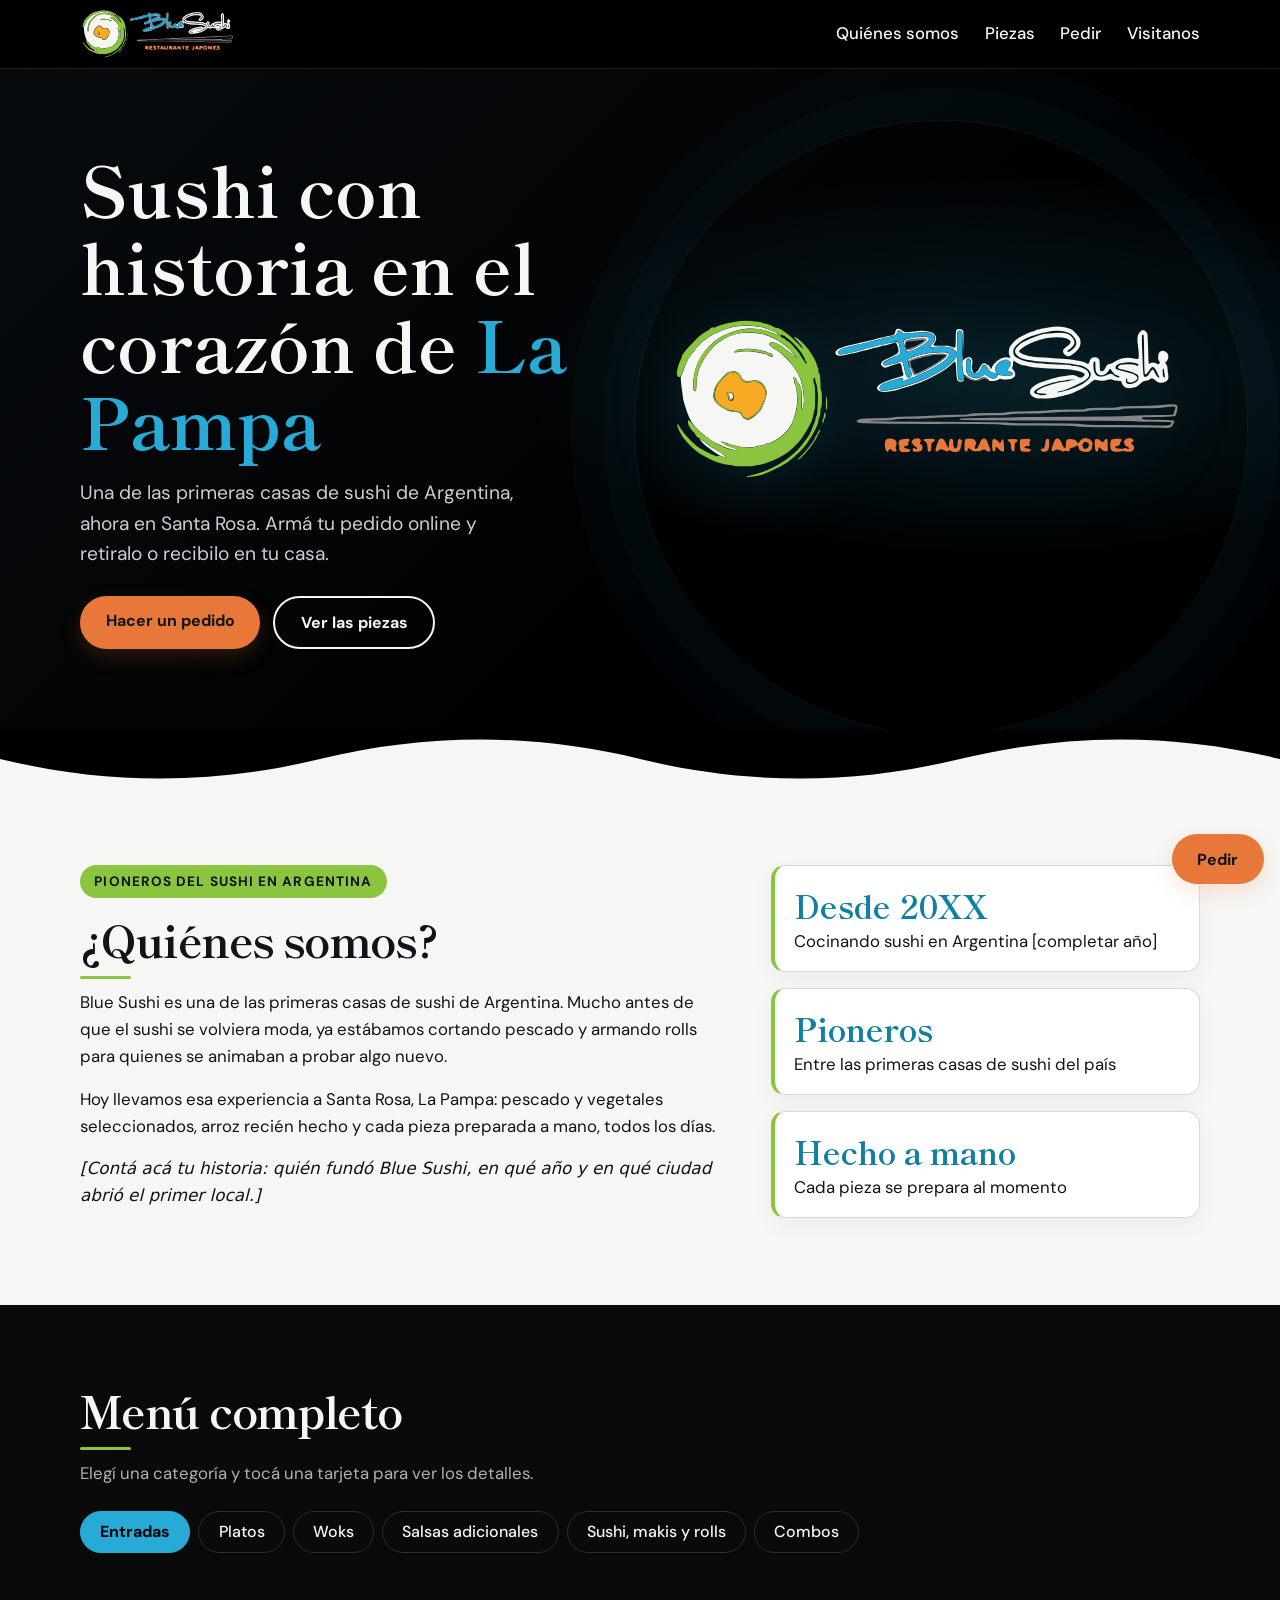
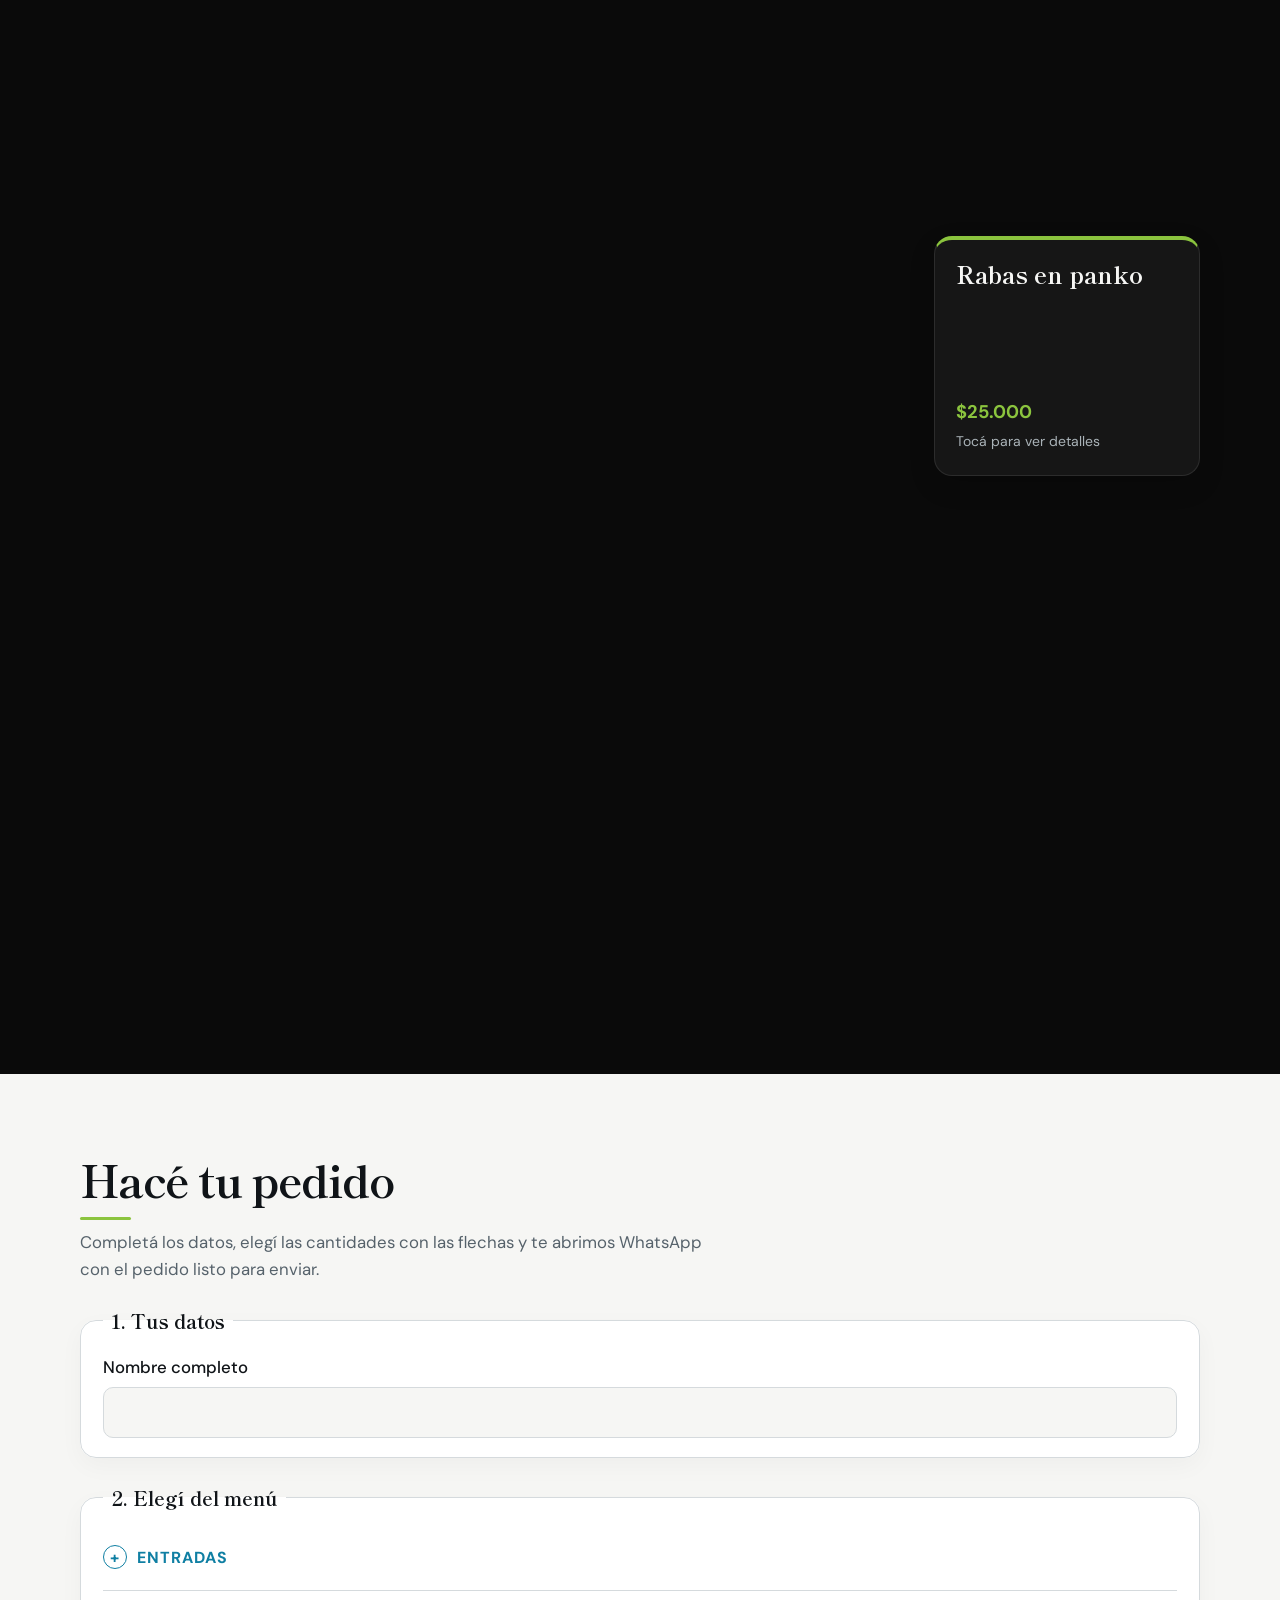
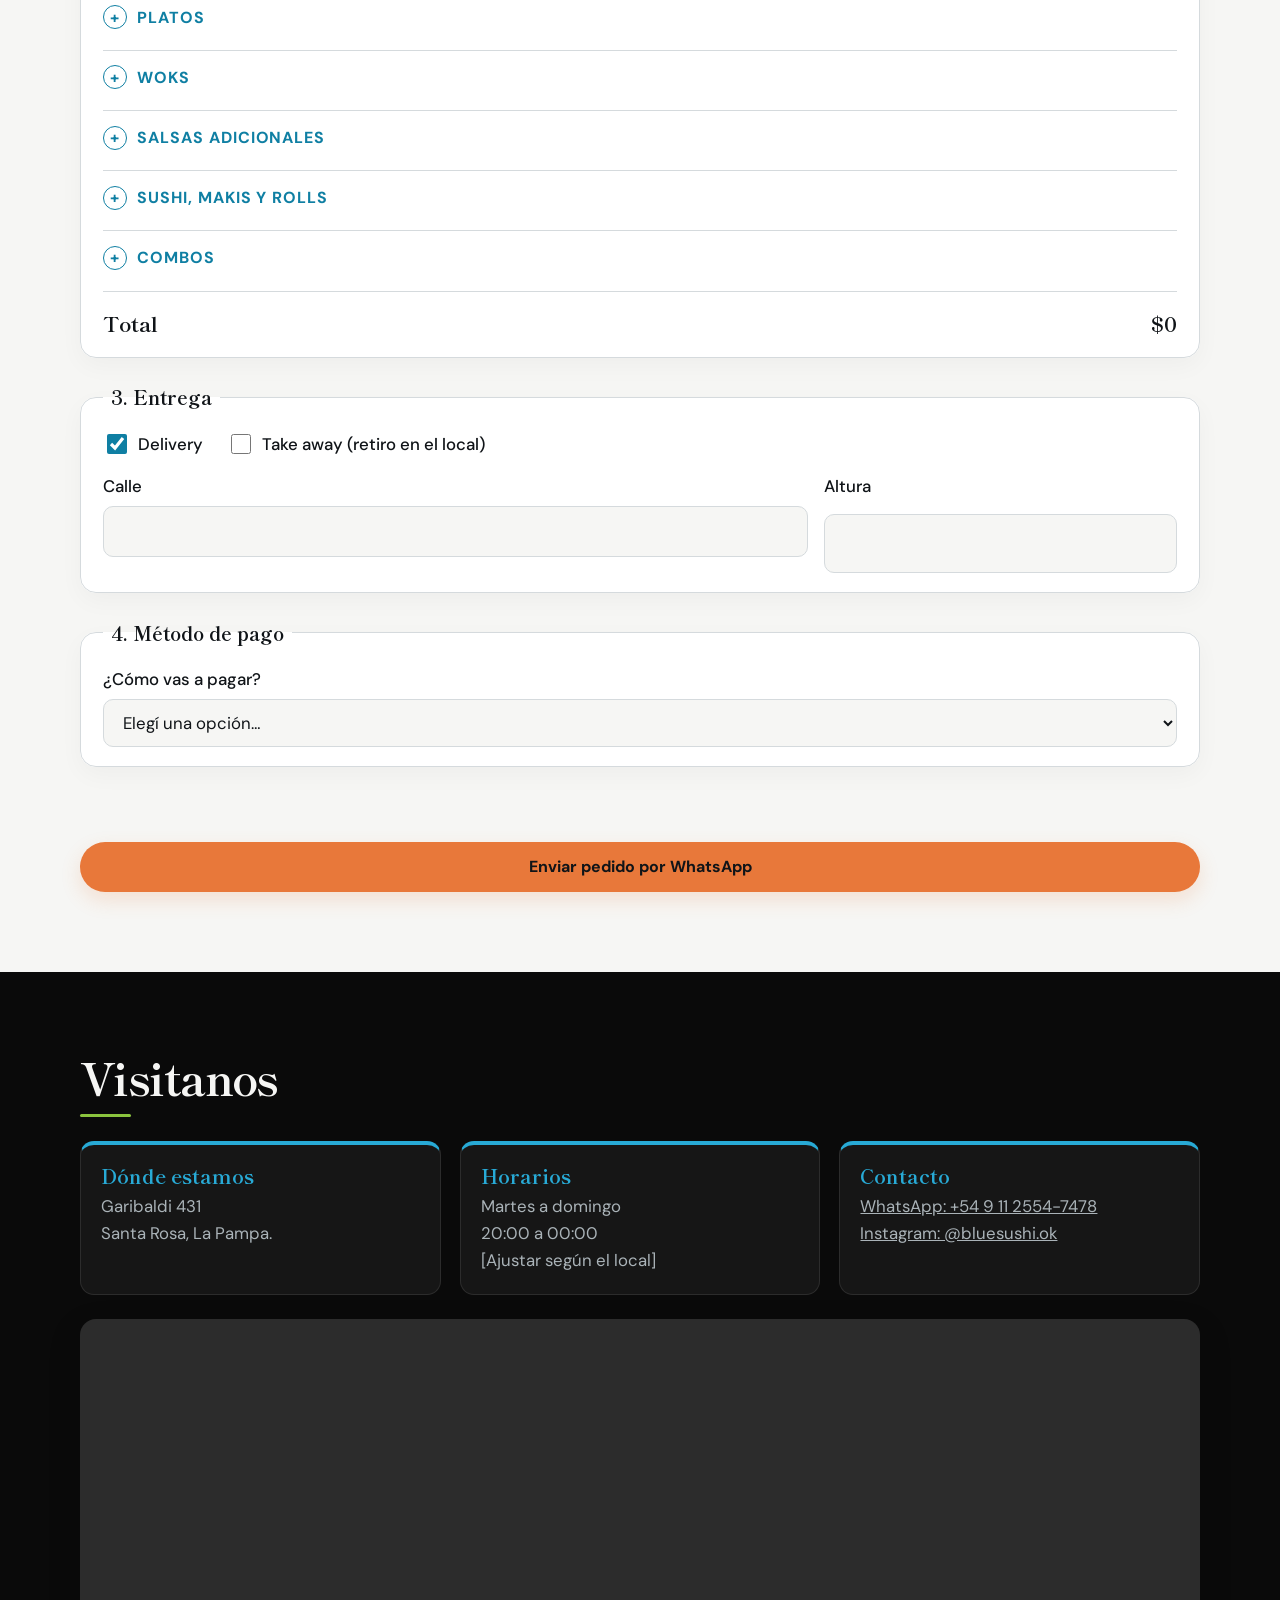
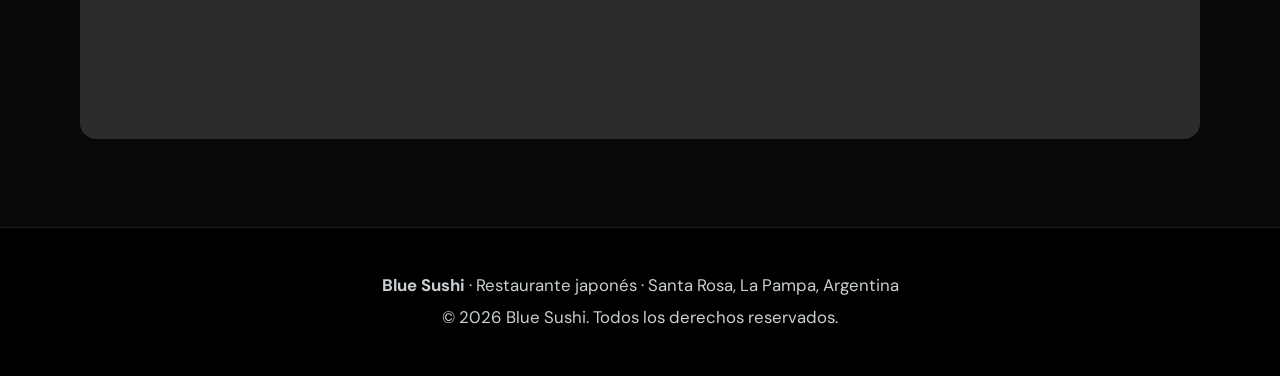
==== commit 3d90cf24: "Agreado de menu y actualizacion en pedidos" ====
--- a/index.html
+++ b/index.html
@@ -66,11 +66,9 @@
   <!-- ================= PIEZAS ================= -->
   <section id="piezas" class="theme-dark">
     <div class="wrap">
-      <h2>Nuestras piezas</h2>
-      <p class="lead">Tocá una tarjeta para darla vuelta y ver qué lleva.</p>
+      <h2>Menú completo</h2>
+      <p class="lead">Elegí una categoría y tocá una tarjeta para ver los detalles.</p>
       <div class="tabs" role="tablist" aria-label="Categorías">
-        <button role="tab" aria-selected="true" data-cat="pieza">Piezas</button>
-        <button role="tab" aria-selected="false" data-cat="combo">Combos</button>
       </div>
       <div class="cards" id="cards"></div>
     </div>
@@ -92,7 +90,7 @@
         </fieldset>
 
         <fieldset>
-          <legend>2. Elegí tus piezas y combos</legend>
+          <legend>2. Elegí del menú</legend>
           <div id="items"></div>
           <div class="total"><span>Total</span><span id="total">$0</span></div>
         </fieldset>
--- a/style.css
+++ b/style.css
@@ -75,7 +75,7 @@
 .tabs button{font:500 1rem var(--sans);padding:.6rem 1.2rem;border-radius:999px;border:1.5px solid var(--line);background:transparent;color:var(--ink);cursor:pointer}
 .tabs button[aria-selected="true"]{background:var(--cyan);border-color:var(--cyan);color:#000;font-weight:700}
 .cards{display:grid;grid-template-columns:repeat(auto-fill,minmax(240px,1fr));gap:1.2rem}
-.card{display:block;perspective:900px;font:inherit;color:inherit;text-align:left;cursor:pointer;height:210px;border-radius:18px;-webkit-tap-highlight-color:transparent}
+.card{display:block;perspective:900px;font:inherit;color:inherit;text-align:left;cursor:pointer;height:240px;border-radius:18px;-webkit-tap-highlight-color:transparent}
 .card .in{display:block;position:relative;width:100%;height:100%;transition:transform .6s;transform-style:preserve-3d}
 .card.flipped .in{transform:rotateY(180deg)}
 .face{position:absolute;inset:0;border-radius:18px;padding:1.3rem;backface-visibility:hidden;-webkit-backface-visibility:hidden;display:flex;flex-direction:column;justify-content:space-between}
@@ -102,6 +102,12 @@
 .checks input{width:20px;height:20px;accent-color:var(--cyan-deep)}
 .group-title{font:700 1rem var(--sans);color:var(--accent);margin:1rem 0 .4rem;text-transform:uppercase;letter-spacing:.06em}
 .group-title:first-of-type{margin-top:0}
+.menu-group{border-bottom:1px solid var(--line);padding-block:.2rem}
+.menu-group>summary{cursor:pointer;list-style:none;display:flex;align-items:center;gap:.6rem;padding:.7rem 0}
+.menu-group>summary::-webkit-details-marker{display:none}
+.menu-group>summary::before{content:"+";display:grid;place-items:center;width:1.5rem;height:1.5rem;border:1px solid currentColor;border-radius:50%}
+.menu-group[open]>summary::before{content:"−"}
+.menu-group .line:last-child{border-bottom:0}
 .line{display:flex;align-items:center;justify-content:space-between;gap:1rem;padding:.6rem 0;border-bottom:1px dashed var(--line)}
 .line .nm{flex:1}
 .line .nm small{display:block;color:var(--muted)}
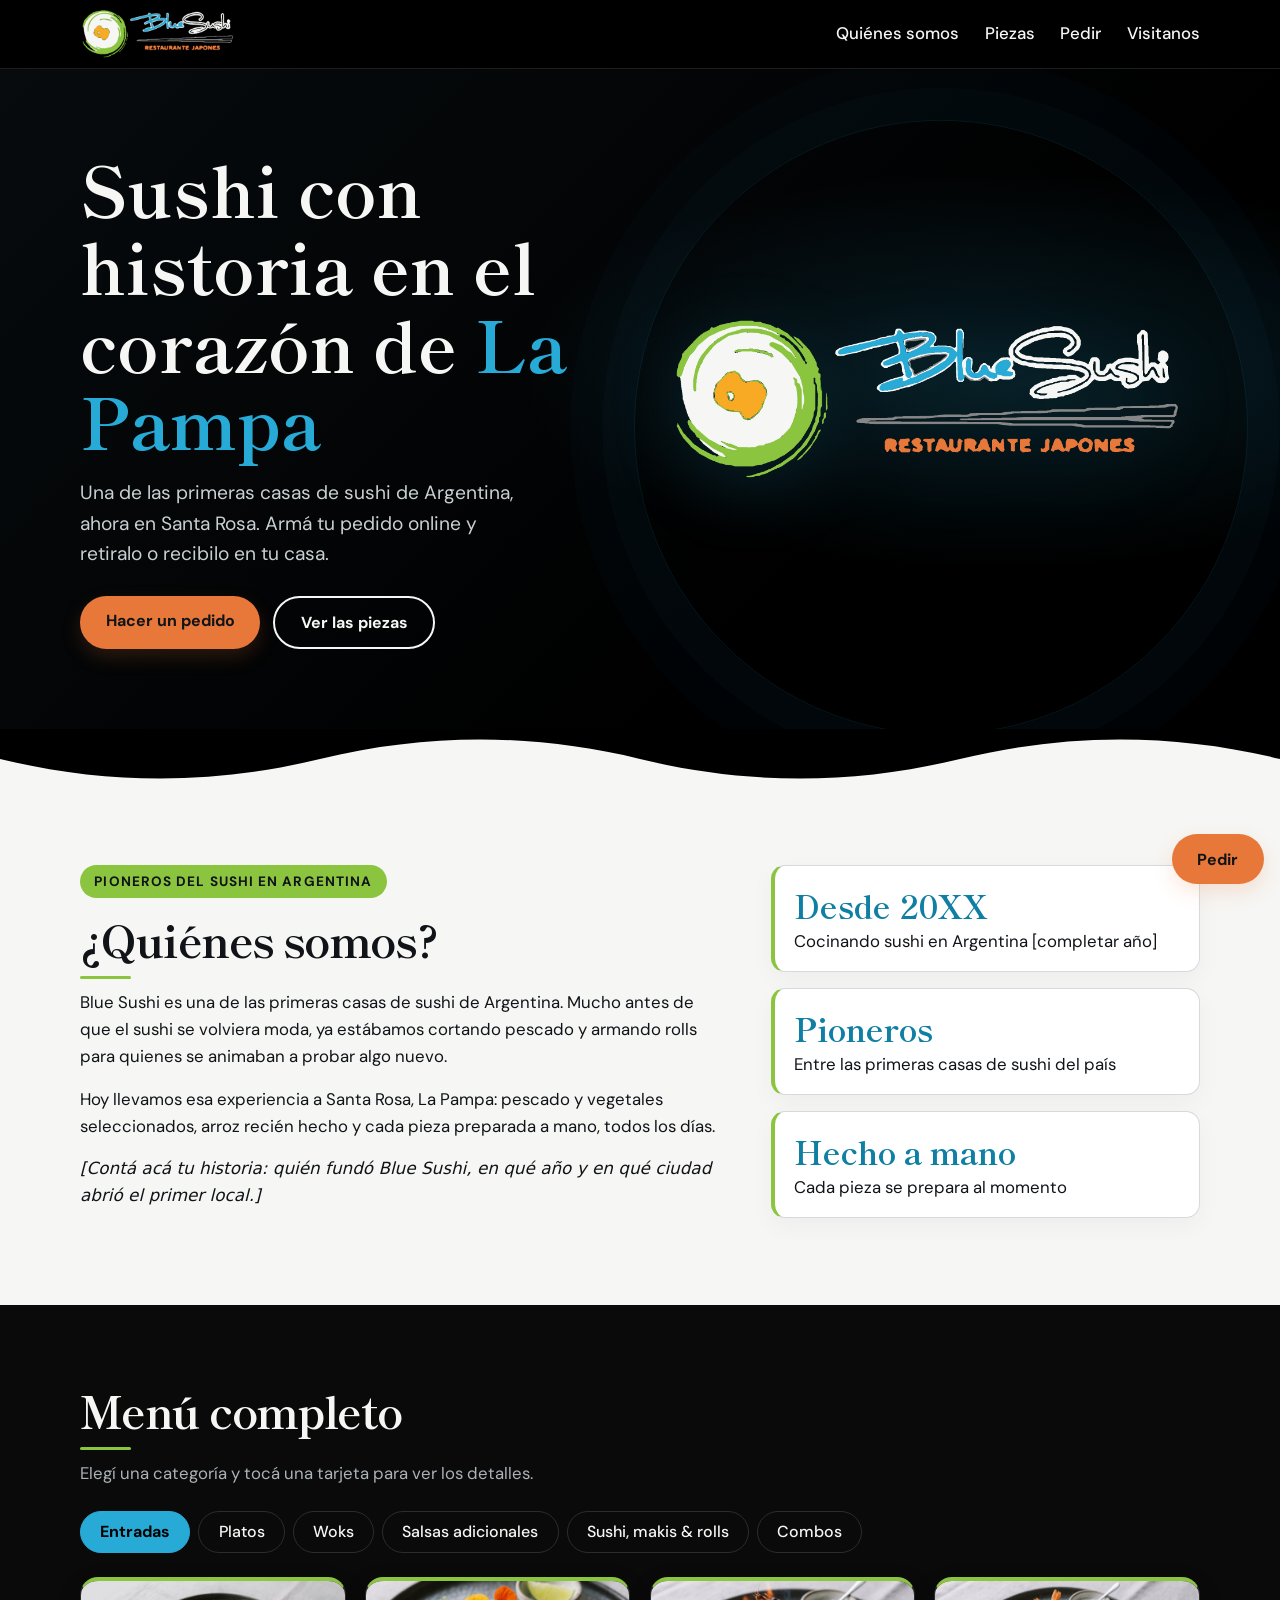
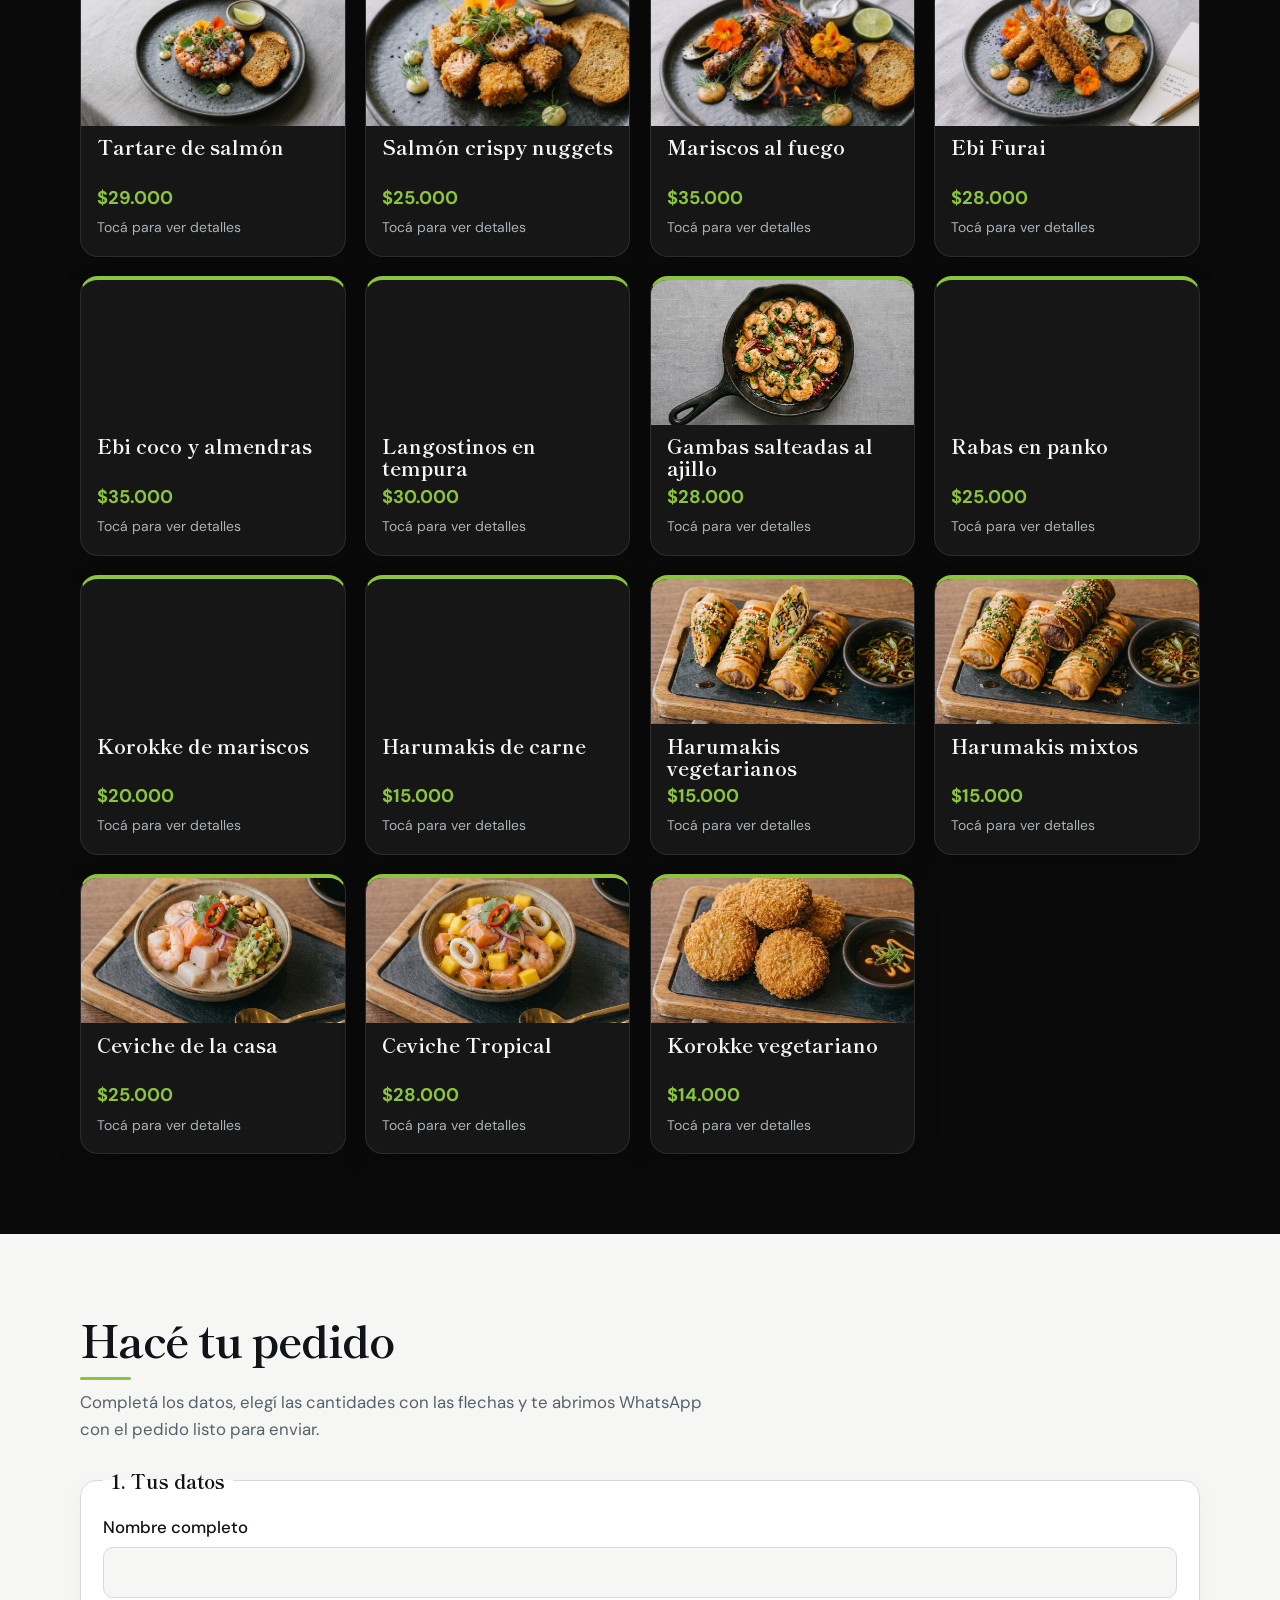
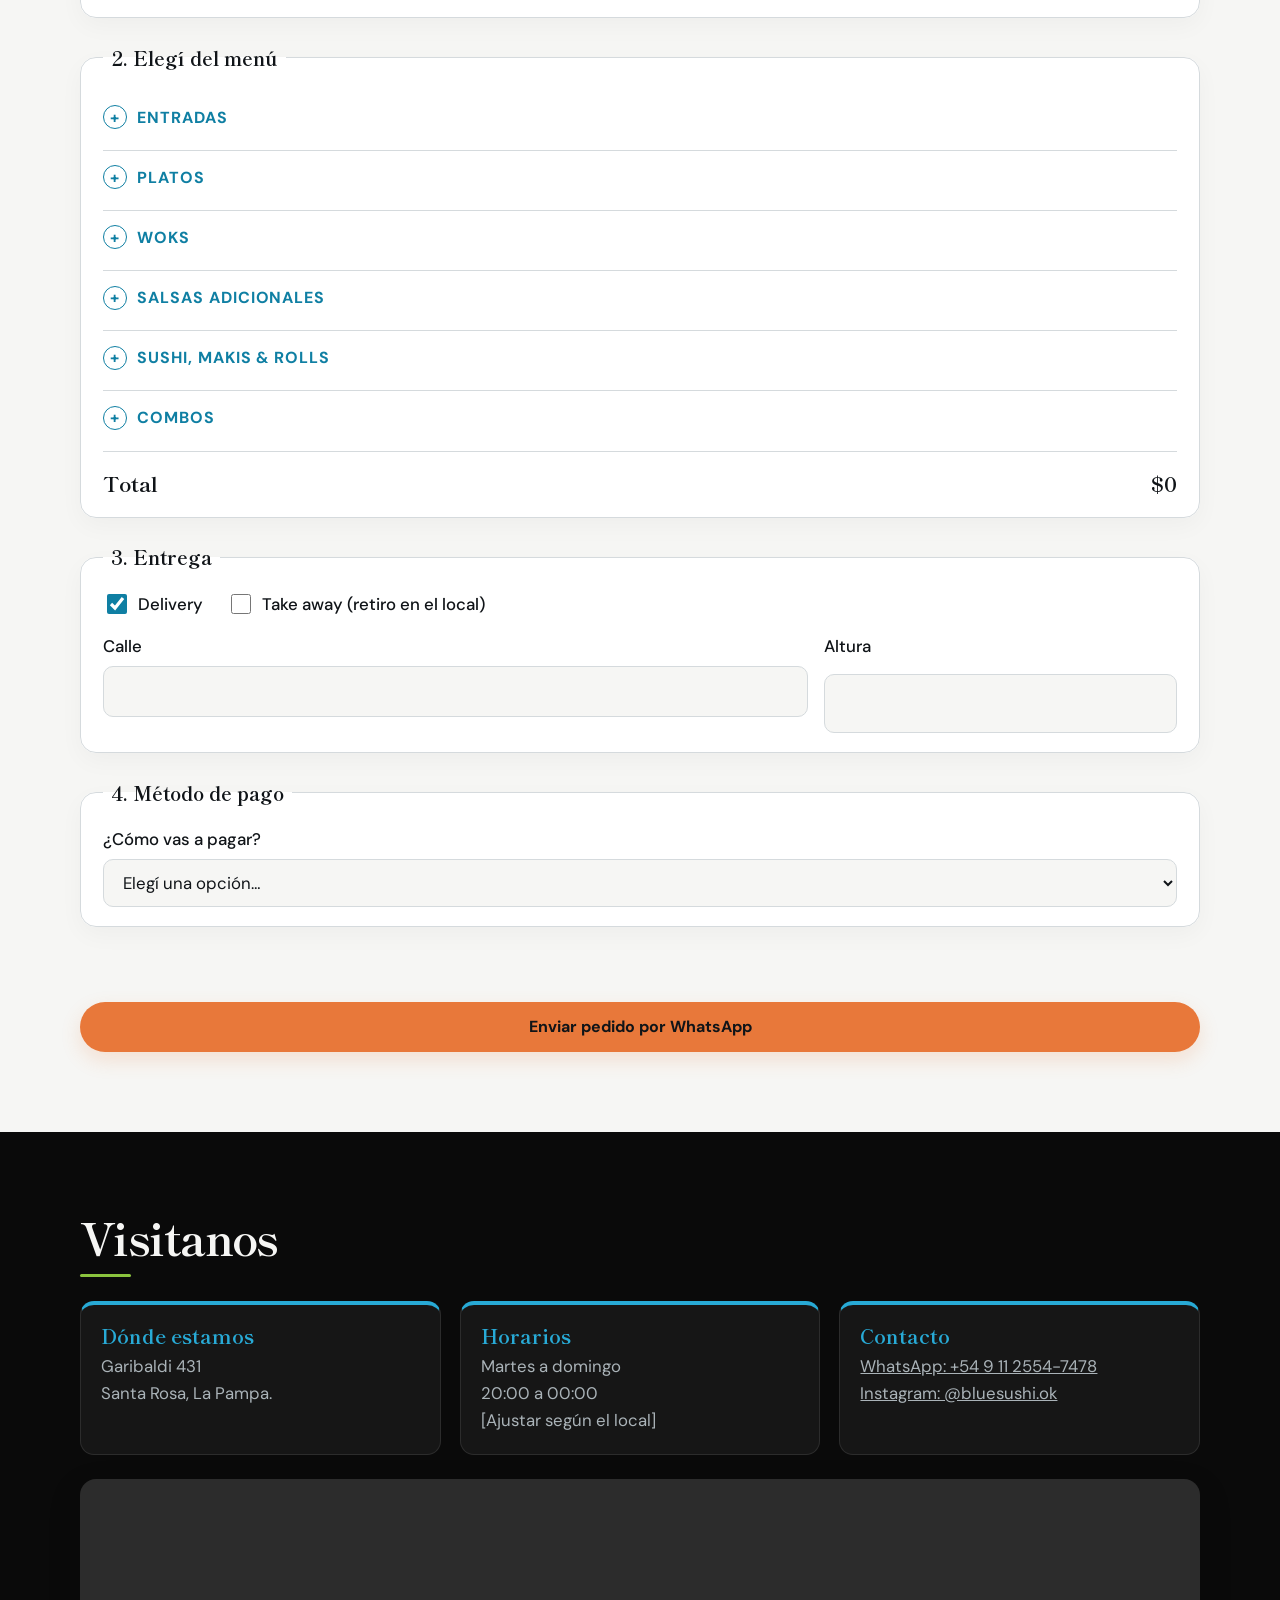
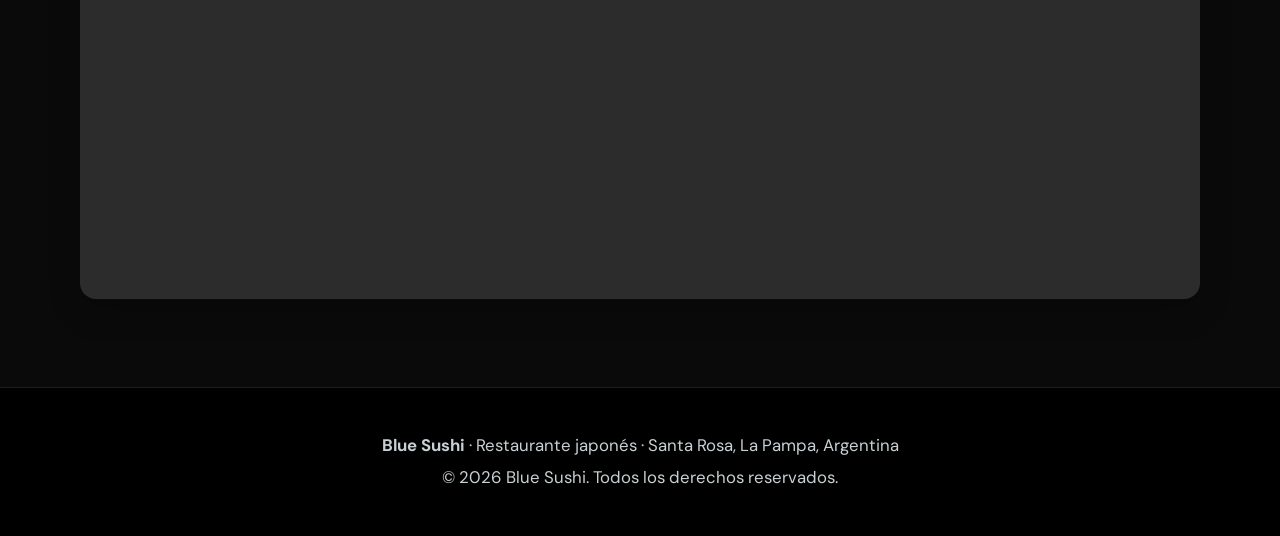
==== commit 9abc899b: "Agregado de  imagenes + correcion de logo de tab" ====
--- a/index.html
+++ b/index.html
@@ -6,7 +6,7 @@
 <meta name="viewport" content="width=device-width, initial-scale=1, viewport-fit=cover">
 <title>Blue Sushi · Restaurante japonés en Santa Rosa, La Pampa</title>
 <meta name="description" content="Blue Sushi, una de las primeras casas de sushi de Argentina. Santa Rosa, La Pampa. Pedí por WhatsApp.">
-<link rel="icon" href="img/logo.png">
+<link rel="icon" type="image/x-icon" href="img/favicon.ico">
 <link rel="preconnect" href="https://fonts.googleapis.com">
 <link rel="preconnect" href="https://fonts.gstatic.com" crossorigin>
 <link href="https://fonts.googleapis.com/css2?family=Shippori+Mincho:wght@500;700&family=DM+Sans:wght@400;500;700&display=swap" rel="stylesheet">
@@ -16,7 +16,7 @@
 
 <header>
   <div class="wrap bar">
-    <a class="logo" href="#inicio" aria-label="Blue Sushi, inicio"><img src="img/logo.svg" alt="Blue Sushi · Restaurante japonés"></a>
+    <a class="logo" href="#inicio" aria-label="Blue Sushi, inicio"><img src="img/logo.png" alt="Blue Sushi · Restaurante japonés"></a>
     <button class="burger" aria-label="Abrir menú" aria-expanded="false" aria-controls="nav"><span></span></button>
     <nav id="nav" aria-label="Principal">
       <ul>
@@ -40,7 +40,7 @@
           <a class="btn ghost" href="#piezas">Ver las piezas</a>
         </div>
       </div>
-      <img src="img/logo.svg" alt="Logo de Blue Sushi">
+      <img src="img/logo.png" alt="Logo de Blue Sushi">
     </div>
     <svg class="waves" viewBox="0 0 1200 56" preserveAspectRatio="none" aria-hidden="true"><path fill="currentColor" d="M0 30c100 26 200 26 300 0s200-26 300 0 200 26 300 0 200-26 300 0v26H0z"/></svg>
   </div>
--- a/style.css
+++ b/style.css
@@ -76,10 +76,15 @@
 .tabs button[aria-selected="true"]{background:var(--cyan);border-color:var(--cyan);color:#000;font-weight:700}
 .cards{display:grid;grid-template-columns:repeat(auto-fill,minmax(240px,1fr));gap:1.2rem}
 .card{display:block;perspective:900px;font:inherit;color:inherit;text-align:left;cursor:pointer;height:240px;border-radius:18px;-webkit-tap-highlight-color:transparent}
+.card.has-image{height:280px}
+.card.has-image .front{padding:0;overflow:hidden}
 .card .in{display:block;position:relative;width:100%;height:100%;transition:transform .6s;transform-style:preserve-3d}
 .card.flipped .in{transform:rotateY(180deg)}
 .face{position:absolute;inset:0;border-radius:18px;padding:1.3rem;backface-visibility:hidden;-webkit-backface-visibility:hidden;display:flex;flex-direction:column;justify-content:space-between}
 .front{background:var(--surface);color:var(--ink);border:1px solid var(--line);border-top:4px solid var(--lime)}
+.card-image{display:block;width:100%;height:145px;object-fit:cover;object-position:center;border-radius:0}
+.card-info{flex:1;min-height:0;display:flex;flex-direction:column;justify-content:space-between;padding:.65rem 1rem 1rem}
+.card.has-image .front h3{font-size:1.25rem}
 .front h3{font-size:1.5rem}
 .front .price{font-weight:700;color:var(--lime);font-size:1.15rem}
 .front small{color:var(--muted)}
